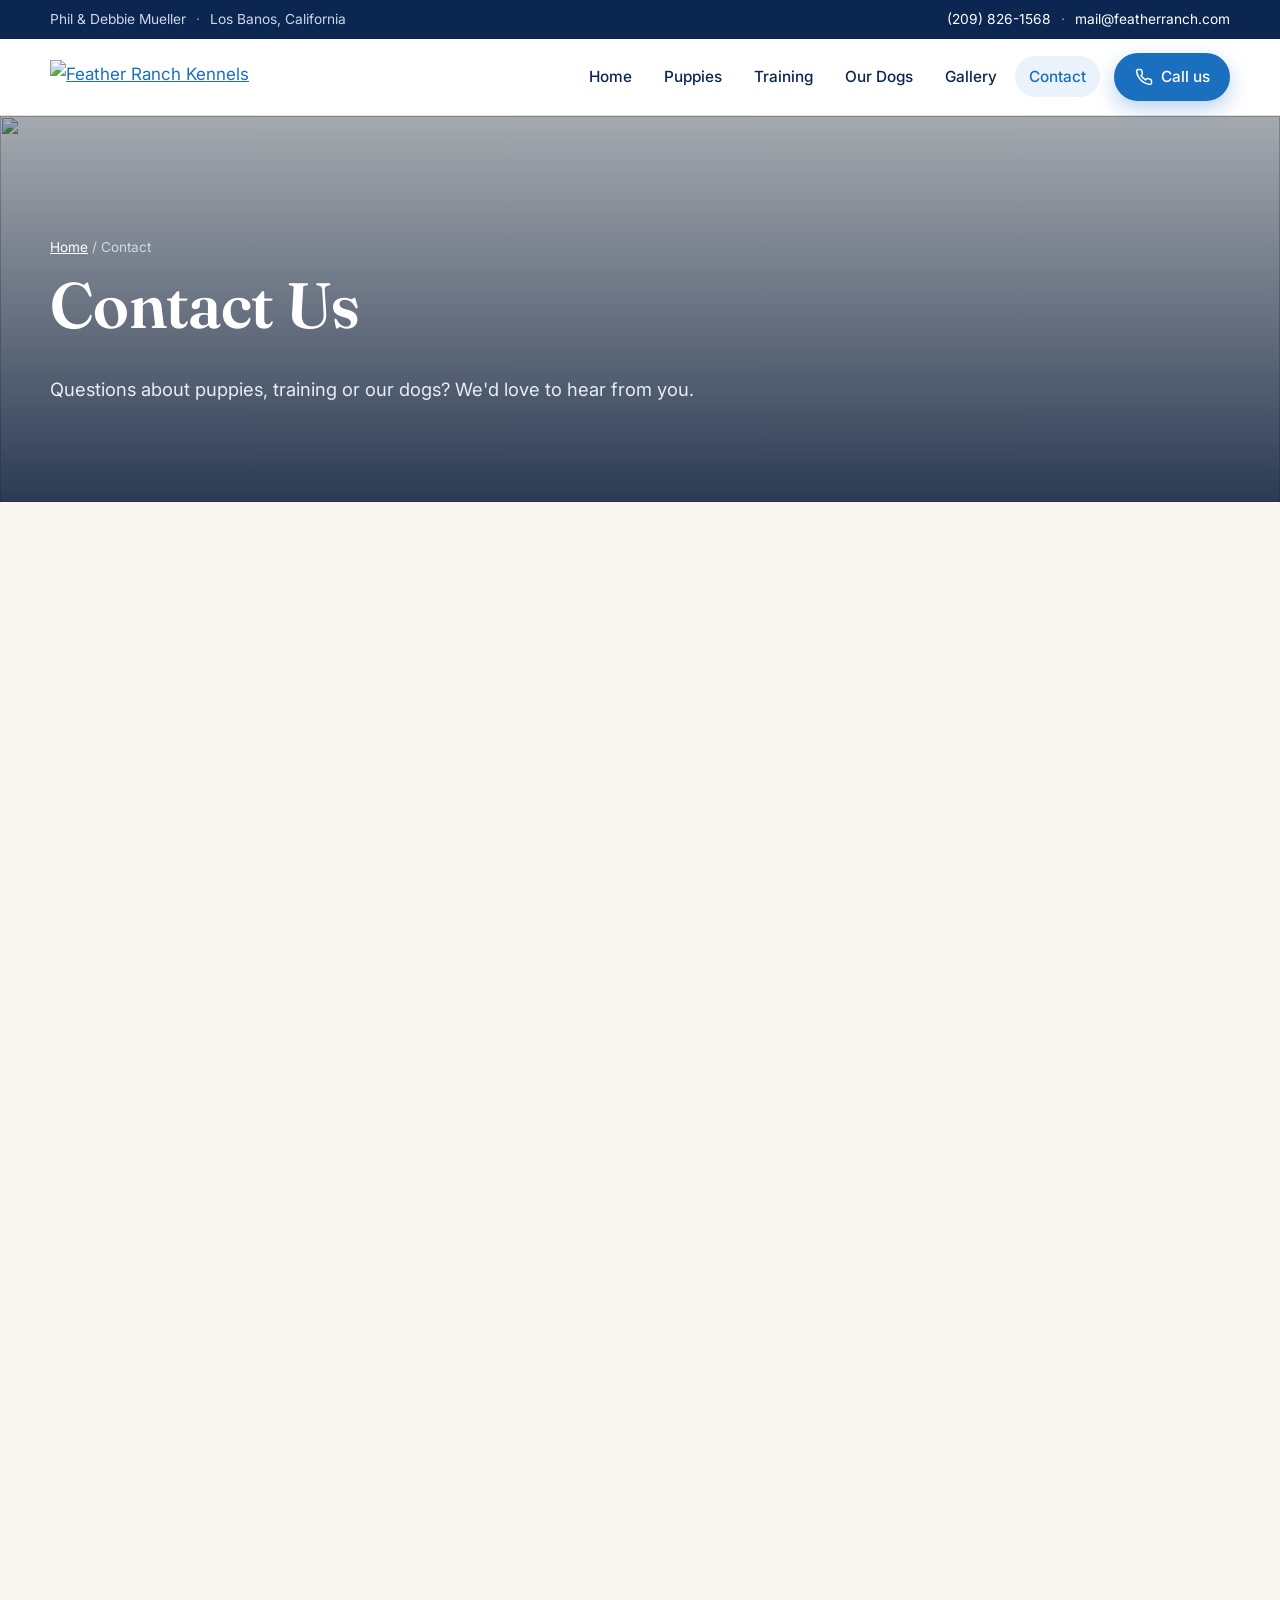
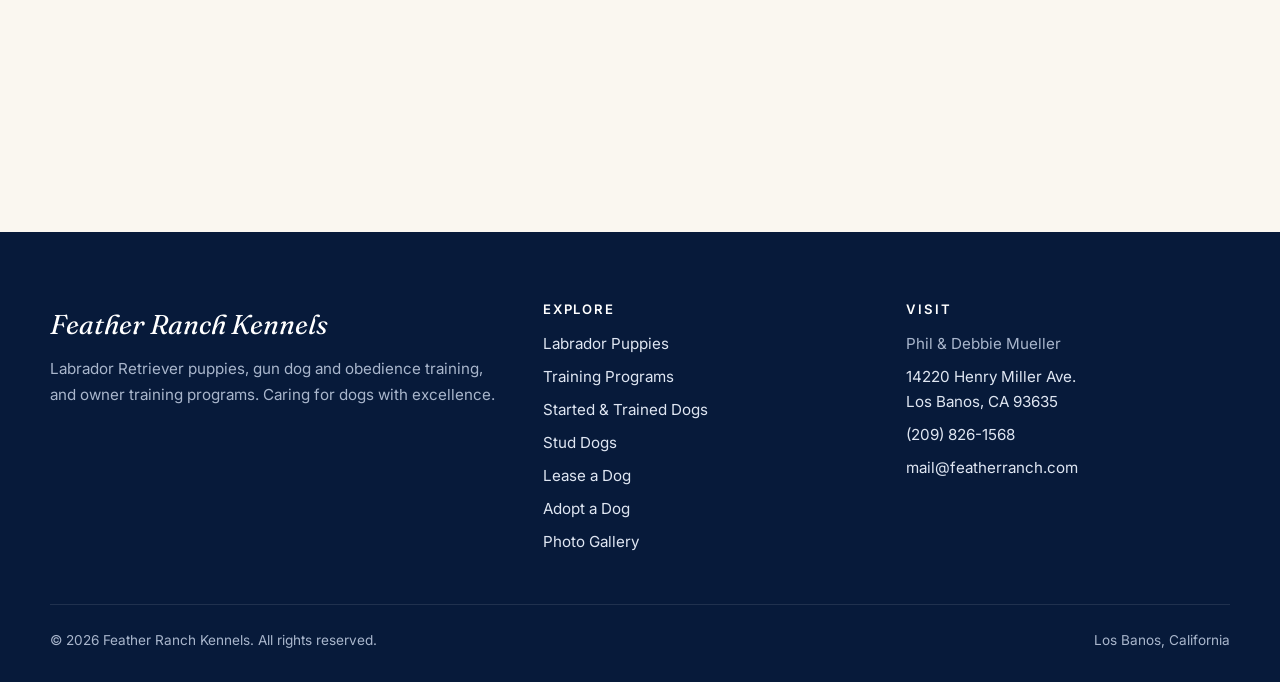
==== contact.html @ 1d2acc70 "Update contact.html" ====
<!doctype html>
<html lang="en">
<head>
<meta charset="utf-8">
<meta name="viewport" content="width=device-width, initial-scale=1">
<title>Contact & Directions | Feather Ranch Kennels, Los Banos CA</title>
<meta name="description" content="Call (209) 826-1568 or send a message to Feather Ranch Kennels, 14220 Henry Miller Ave., Los Banos, CA 93635.">
<meta property="og:title" content="Contact & Directions | Feather Ranch Kennels, Los Banos CA">
<meta property="og:description" content="Call (209) 826-1568 or send a message to Feather Ranch Kennels, 14220 Henry Miller Ave., Los Banos, CA 93635.">
<meta property="og:image" content="images/wagon-pups.jpg">
<meta name="theme-color" content="#0a2651">
<link rel="icon" href="data:image/svg+xml,%3Csvg xmlns='http://www.w3.org/2000/svg' viewBox='0 0 64 64'%3E%3Crect width='64' height='64' rx='14' fill='%230a2651'/%3E%3Ctext x='32' y='45' font-family='Georgia' font-style='italic' font-size='38' fill='%23c9a15b' text-anchor='middle'%3EF%3C/text%3E%3C/svg%3E">
<link rel="preconnect" href="https://fonts.googleapis.com">
<link rel="preconnect" href="https://fonts.gstatic.com" crossorigin>
<link href="https://fonts.googleapis.com/css2?family=Fraunces:ital,opsz,wght@0,9..144,500;0,9..144,600;1,9..144,500&family=Inter:wght@400;500;600;700&display=swap" rel="stylesheet">
<link rel="stylesheet" href="styles.css">

</head>
<body>
<a class="skip" href="#main">Skip to content</a>
<div class="announce" id="announce" hidden></div>
<div class="topbar"><div class="wrap"><div><span class="hide-sm">Phil &amp; Debbie Mueller</span><span>Los Banos, California</span></div><div><span><a href="tel:2098261568">(209) 826-1568</a></span><span class="hide-sm"><a href="mailto:mail@featherranch.com">mail@featherranch.com</a></span></div></div></div>
<header class="site-header"><div class="wrap">
<a class="brand" href="index.html" aria-label="Feather Ranch Kennels home"><img src="images/logo.png" alt="Feather Ranch Kennels" width="642" height="76"></a>
<button class="menu-btn" aria-label="Menu" aria-expanded="false" aria-controls="nav"><svg viewBox="0 0 24 24" fill="none" stroke="currentColor" stroke-width="2" stroke-linecap="round" aria-hidden="true"><path d="M4 7h16M4 12h16M4 17h16"/></svg></button>
<nav class="nav" id="nav" aria-label="Main"><a href="index.html">Home</a><a href="puppies.html">Puppies</a><a href="training.html">Training</a><a href="dogs.html">Our Dogs</a><a href="gallery.html">Gallery</a><a href="contact.html" aria-current="page">Contact</a><a class="btn btn-primary" href="tel:2098261568"><svg viewBox="0 0 24 24" fill="none" stroke="currentColor" stroke-width="2" stroke-linecap="round" stroke-linejoin="round" aria-hidden="true"><path d="M22 16.9v3a2 2 0 0 1-2.2 2 19.8 19.8 0 0 1-8.6-3.1 19.5 19.5 0 0 1-6-6A19.8 19.8 0 0 1 2.1 4.2 2 2 0 0 1 4.1 2h3a2 2 0 0 1 2 1.7c.1 1 .4 1.9.7 2.8a2 2 0 0 1-.5 2.1L8 9.9a16 16 0 0 0 6 6l1.3-1.3a2 2 0 0 1 2.1-.4c.9.3 1.8.6 2.8.7a2 2 0 0 1 1.7 2z"/></svg> Call us</a></nav>
</div></header>
<main id="main">

<section class="page-hero"><img src="images/obedience2.jpg" alt="" style="object-position:center 40%"><div class="wrap">
  <div class="crumbs"><a href="index.html">Home</a> / Contact</div>
  <h1>Contact Us</h1>
  <p>Questions about puppies, training or our dogs? We'd love to hear from you.</p>
</div></section>
<section><div class="wrap contact-grid">
  <div class="info-card reveal">
    <h3>Feather Ranch Kennels</h3>
    <p>Phil &amp; Debbie Mueller</p>
    <div class="info-row"><svg viewBox="0 0 24 24" fill="none" stroke="currentColor" stroke-width="2" stroke-linecap="round" stroke-linejoin="round" aria-hidden="true"><path d="M22 16.9v3a2 2 0 0 1-2.2 2 19.8 19.8 0 0 1-8.6-3.1 19.5 19.5 0 0 1-6-6A19.8 19.8 0 0 1 2.1 4.2 2 2 0 0 1 4.1 2h3a2 2 0 0 1 2 1.7c.1 1 .4 1.9.7 2.8a2 2 0 0 1-.5 2.1L8 9.9a16 16 0 0 0 6 6l1.3-1.3a2 2 0 0 1 2.1-.4c.9.3 1.8.6 2.8.7a2 2 0 0 1 1.7 2z"/></svg><div><a href="tel:2098261568">(209) 826-1568</a><small>The fastest way to reach us</small></div></div>
    <div class="info-row"><svg viewBox="0 0 24 24" fill="none" stroke="currentColor" stroke-width="2" stroke-linecap="round" stroke-linejoin="round" aria-hidden="true"><path d="M21 15a2 2 0 0 1-2 2H7l-4 4V5a2 2 0 0 1 2-2h14a2 2 0 0 1 2 2z"/></svg><div><a href="sms:2098261568">Send a text</a><small>Same number, from your phone</small></div></div>
    <div class="info-row"><svg viewBox="0 0 24 24" fill="none" stroke="currentColor" stroke-width="2" stroke-linecap="round" stroke-linejoin="round" aria-hidden="true"><rect x="2" y="4" width="20" height="16" rx="2"/><path d="m22 7-10 6L2 7"/></svg><div><a href="mailto:mail@featherranch.com">mail@featherranch.com</a></div></div>
    <div class="info-row"><svg viewBox="0 0 24 24" fill="none" stroke="currentColor" stroke-width="2" stroke-linecap="round" stroke-linejoin="round" aria-hidden="true"><path d="M20 10c0 6-8 12-8 12s-8-6-8-12a8 8 0 0 1 16 0z"/><circle cx="12" cy="10" r="3"/></svg><div><a href="https://www.google.com/maps/dir/?api=1&destination=14220+Henry+Miller+Ave,+Los+Banos,+CA+93635" target="_blank" rel="noopener">14220 Henry Miller Ave.<br>Los Banos, CA 93635</a><small>Tap for directions. Please call ahead to arrange a visit.</small></div></div>
  </div>
  <form class="form reveal" id="contact-form">
    <h3>Send us a message</h3>
    <div class="form-row"><div class="field"><label for="f-name">Your name</label><input id="f-name" name="name" required autocomplete="name"></div><div class="field"><label for="f-phone">Phone</label><input id="f-phone" name="phone" type="tel" autocomplete="tel"></div></div>
    <div class="field"><label for="f-email">Email</label><input id="f-email" name="email" type="email" required autocomplete="email"></div>
    <div class="form-row"><div class="field"><label for="f-interest">I'm interested in</label><select id="f-interest" name="interest"><option>Puppies</option><option>Gundog Training</option><option>Obedience Training</option><option>Owner Training</option><option>Started and Trained Dogs</option><option>Stud Dogs</option><option>Lease a Dog</option><option>Adopt a Dog</option><option>Something else</option></select></div>
    <div class="field"><label for="f-color">Color preference</label><select id="f-color" name="color"><option value="">No preference</option><option>Black</option><option>Yellow</option><option>Chocolate</option><option>Fox Red</option></select></div></div>
    <div class="field"><label for="f-msg">Message</label><textarea id="f-msg" name="message" required placeholder="Tell us a little about what you're looking for"></textarea></div>
    <button class="btn btn-primary" type="submit">Send message</button>
    <p class="form-done" role="status">Thanks! Your email app should open with your message ready to send. If it doesn't, call us at (209) 826-1568.</p>
  </form>
</div></section>
<section style="padding-top:0" id="map"><div class="wrap reveal"><iframe class="map" title="Map to Feather Ranch Kennels" loading="lazy" referrerpolicy="no-referrer-when-downgrade" src="https://www.google.com/maps?q=14220+Henry+Miller+Ave,+Los+Banos,+CA+93635&output=embed"></iframe></div></section>
</main>
<footer class="site-footer"><div class="wrap">
<div class="footer-grid">
<div><p class="footer-brand">Feather Ranch Kennels</p><p>Labrador Retriever puppies, gun dog and obedience training, and owner training programs. Caring for dogs with excellence.</p></div>
<div><h4>Explore</h4><ul><li><a href="puppies.html">Labrador Puppies</a></li><li><a href="training.html">Training Programs</a></li><li><a href="dogs.html#started">Started &amp; Trained Dogs</a></li><li><a href="dogs.html#stud">Stud Dogs</a></li><li><a href="dogs.html#lease">Lease a Dog</a></li><li><a href="dogs.html#adopt">Adopt a Dog</a></li><li><a href="gallery.html">Photo Gallery</a></li></ul></div>
<div><h4>Visit</h4><ul><li>Phil &amp; Debbie Mueller</li><li><a href="https://www.google.com/maps/dir/?api=1&destination=14220+Henry+Miller+Ave,+Los+Banos,+CA+93635" target="_blank" rel="noopener">14220 Henry Miller Ave.<br>Los Banos, CA 93635</a></li><li><a href="tel:2098261568">(209) 826-1568</a></li><li><a href="mailto:mail@featherranch.com">mail@featherranch.com</a></li></ul></div>
</div>
<div class="footer-bottom"><span>© <span id="year">2026</span> Feather Ranch Kennels. All rights reserved.</span><span>Los Banos, California</span></div>
</div></footer>
<div class="callbar"><a class="btn btn-primary" href="tel:2098261568"><svg viewBox="0 0 24 24" fill="none" stroke="currentColor" stroke-width="2" stroke-linecap="round" stroke-linejoin="round" aria-hidden="true"><path d="M22 16.9v3a2 2 0 0 1-2.2 2 19.8 19.8 0 0 1-8.6-3.1 19.5 19.5 0 0 1-6-6A19.8 19.8 0 0 1 2.1 4.2 2 2 0 0 1 4.1 2h3a2 2 0 0 1 2 1.7c.1 1 .4 1.9.7 2.8a2 2 0 0 1-.5 2.1L8 9.9a16 16 0 0 0 6 6l1.3-1.3a2 2 0 0 1 2.1-.4c.9.3 1.8.6 2.8.7a2 2 0 0 1 1.7 2z"/></svg> Call</a><a class="btn btn-gold" href="sms:2098261568"><svg viewBox="0 0 24 24" fill="none" stroke="currentColor" stroke-width="2" stroke-linecap="round" stroke-linejoin="round" aria-hidden="true"><path d="M21 15a2 2 0 0 1-2 2H7l-4 4V5a2 2 0 0 1 2-2h14a2 2 0 0 1 2 2z"/></svg> Text</a></div>
<script src="content.js"></script>
<script src="site.js"></script>

</body>
</html>
---- styles.css ----
:root {
  --blue: #1a6fbf;
  --blue-dark: #12559a;
  --navy: #0a2651;
  --navy-2: #0f3268;
  --gold: #c9a15b;
  --gold-soft: #f3e7cf;
  --cream: #faf7f0;
  --paper: #ffffff;
  --ink: #1c2333;
  --muted: #5b6475;
  --line: #e6e1d6;
  --radius: 18px;
  --shadow: 0 10px 30px rgba(10, 38, 81, 0.10);
  --shadow-lg: 0 24px 60px rgba(10, 38, 81, 0.18);
  --serif: "Fraunces", Georgia, "Times New Roman", serif;
  --sans: "Inter", system-ui, -apple-system, "Segoe UI", sans-serif;
  --wrap: 1180px;
}

* { box-sizing: border-box; }
html { scroll-behavior: smooth; }
body {
  margin: 0;
  background: var(--cream);
  color: var(--ink);
  font-family: var(--sans);
  font-size: 17px;
  line-height: 1.65;
  -webkit-font-smoothing: antialiased;
}
img { max-width: 100%; display: block; }
a { color: var(--blue); }
h1, h2, h3, h4 { font-family: var(--serif); color: var(--navy); line-height: 1.15; margin: 0 0 .5em; font-weight: 600; letter-spacing: -0.01em; }
h1 { font-size: clamp(2.3rem, 5.4vw, 4rem); }
h2 { font-size: clamp(1.8rem, 3.6vw, 2.7rem); }
h3 { font-size: 1.35rem; }
p { margin: 0 0 1em; }
.wrap { width: min(var(--wrap), 100% - 32px); margin-inline: auto; }
.eyebrow { font-family: var(--sans); font-size: .78rem; letter-spacing: .16em; text-transform: uppercase; color: var(--gold); font-weight: 700; margin-bottom: .7em; display: inline-block; }
.lead { font-size: 1.15rem; color: var(--muted); max-width: 62ch; }
.center { text-align: center; }
.center .lead { margin-inline: auto; }
.skip { position: absolute; left: -999px; top: 0; background: var(--navy); color: #fff; padding: 10px 16px; z-index: 100; }
.skip:focus { left: 8px; top: 8px; }
:focus-visible { outline: 3px solid var(--gold); outline-offset: 3px; }

/* Buttons */
.btn { display: inline-flex; align-items: center; gap: .5em; padding: .85em 1.5em; border-radius: 999px; font-weight: 600; font-size: .98rem; text-decoration: none; border: 2px solid transparent; cursor: pointer; transition: transform .15s ease, background .15s ease, box-shadow .15s ease; font-family: var(--sans); }
.btn:hover { transform: translateY(-1px); }
.btn-primary { background: var(--blue); color: #fff; box-shadow: 0 8px 20px rgba(26, 111, 191, .3); }
.btn-primary:hover { background: var(--blue-dark); }
.btn-gold { background: var(--gold); color: var(--navy); }
.btn-gold:hover { background: #d8b16b; }
.btn-ghost { border-color: rgba(255,255,255,.7); color: #fff; }
.btn-ghost:hover { background: rgba(255,255,255,.12); }
.btn-outline { border-color: var(--blue); color: var(--blue); background: transparent; }
.btn-outline:hover { background: var(--blue); color: #fff; }
.btn svg { width: 18px; height: 18px; }

/* Top bar + header */
.topbar { background: var(--navy); color: #cfd8ea; font-size: .86rem; }
.topbar .wrap { display: flex; justify-content: space-between; gap: 16px; padding: 8px 0; flex-wrap: wrap; }
.topbar a { color: #fff; text-decoration: none; }
.topbar span + span::before { content: "·"; margin: 0 10px; color: var(--gold); }
.site-header { position: sticky; top: 0; z-index: 50; background: rgba(255,255,255,.96); backdrop-filter: blur(10px); border-bottom: 1px solid var(--line); }
.site-header .wrap { display: flex; align-items: center; justify-content: space-between; gap: 20px; height: 76px; }
.brand img { height: 34px; width: auto; }
.nav { display: flex; align-items: center; gap: 4px; }
.nav a { color: var(--navy); text-decoration: none; font-weight: 500; padding: 8px 14px; border-radius: 999px; font-size: .96rem; }
.nav a:hover { background: var(--cream); }
.nav a[aria-current="page"] { color: var(--blue); background: #eaf2fb; }
.nav .btn { margin-left: 10px; padding: .6em 1.2em; color: #fff; }
.nav .btn:hover { background: var(--blue-dark); }
.menu-btn { display: none; background: none; border: 0; padding: 10px; cursor: pointer; color: var(--navy); }
.menu-btn svg { width: 28px; height: 28px; }

@media (max-width: 960px) {
  .topbar .hide-sm { display: none; }
  .menu-btn { display: block; }
  .nav { position: absolute; top: 76px; left: 0; right: 0; background: #fff; flex-direction: column; align-items: stretch; padding: 12px 16px 20px; border-bottom: 1px solid var(--line); box-shadow: var(--shadow); display: none; }
  .nav.open { display: flex; }
  .nav a { padding: 14px 12px; font-size: 1.05rem; }
  .nav .btn { margin: 10px 0 0; justify-content: center; }
  .brand img { height: 26px; }
}

/* Hero */
.hero { position: relative; min-height: min(88vh, 760px); display: grid; align-items: center; color: #fff; overflow: hidden; }
.hero-bg { position: absolute; inset: 0; }
.hero-bg img { width: 100%; height: 100%; object-fit: cover; object-position: center 40%; }
.hero::after { content: ""; position: absolute; inset: 0; background: linear-gradient(90deg, rgba(8, 26, 56, .86) 0%, rgba(8, 26, 56, .55) 45%, rgba(8, 26, 56, .1) 100%); }
.hero .wrap { position: relative; z-index: 1; padding: 90px 0; }
.hero h1 { color: #fff; max-width: 15ch; }
.hero p { font-size: 1.2rem; max-width: 46ch; color: #e7ecf5; }
.hero .tagline { font-family: var(--serif); font-style: italic; color: var(--gold); font-size: 1.3rem; margin-bottom: .6em; }
.hero-actions { display: flex; gap: 12px; flex-wrap: wrap; margin-top: 1.6em; }
.page-hero { position: relative; color: #fff; padding: 120px 0 80px; overflow: hidden; }
.page-hero img { position: absolute; inset: 0; width: 100%; height: 100%; object-fit: cover; }
.page-hero::after { content: ""; position: absolute; inset: 0; background: linear-gradient(180deg, rgba(8,26,56,.35), rgba(8,26,56,.85)); }
.page-hero .wrap { position: relative; z-index: 1; }
.page-hero h1 { color: #fff; }
.page-hero p { color: #e7ecf5; font-size: 1.15rem; max-width: 56ch; }
.crumbs { font-size: .85rem; color: #cfd8ea; margin-bottom: 10px; }
.crumbs a { color: #fff; }

/* Trust strip */
.trust { background: #fff; border-bottom: 1px solid var(--line); }
.trust .wrap { display: grid; grid-template-columns: repeat(4, 1fr); gap: 0; }
.trust-item { display: flex; gap: 14px; align-items: center; padding: 26px 18px; }
.trust-item + .trust-item { border-left: 1px solid var(--line); }
.trust-item svg { flex: none; width: 40px; height: 40px; color: var(--blue); background: #eaf2fb; border-radius: 12px; padding: 9px; }
.trust-item strong { display: block; color: var(--navy); font-size: .98rem; line-height: 1.3; }
.trust-item span { font-size: .85rem; color: var(--muted); line-height: 1.35; display: block; }
@media (max-width: 900px) { .trust .wrap { grid-template-columns: 1fr 1fr; } .trust-item:nth-child(3) { border-left: 0; } .trust-item:nth-child(n+3) { border-top: 1px solid var(--line); } }
@media (max-width: 520px) { .trust .wrap { grid-template-columns: 1fr; } .trust-item + .trust-item { border-left: 0; border-top: 1px solid var(--line); } .trust-item { padding: 18px 4px; } }

/* Sections */
section { padding: 96px 0; }
.section-white { background: #fff; }
.section-navy { background: var(--navy); color: #dfe6f2; }
.section-navy h2, .section-navy h3 { color: #fff; }
.section-head { margin-bottom: 48px; }
.split { display: grid; grid-template-columns: 1.05fr 1fr; gap: 64px; align-items: center; }
.split.reverse > :first-child { order: 2; }
@media (max-width: 900px) { section { padding: 68px 0; } .split { grid-template-columns: 1fr; gap: 36px; } .split.reverse > :first-child { order: 0; } }

/* Photo stacks */
.photo-stack { position: relative; padding: 0 0 60px 40px; }
.photo-stack img { border-radius: var(--radius); box-shadow: var(--shadow-lg); width: 100%; aspect-ratio: 4/3; object-fit: cover; }
.photo-stack img + img { position: absolute; width: 48%; left: 0; bottom: 0; aspect-ratio: 1; border: 6px solid #fff; }
.badge-float { position: absolute; right: -10px; top: 24px; background: var(--gold); color: var(--navy); font-weight: 700; padding: 14px 18px; border-radius: 14px; box-shadow: var(--shadow); font-size: .9rem; line-height: 1.25; text-align: center; }
.badge-float b { display: block; font-family: var(--serif); font-size: 1.7rem; }
@media (max-width: 600px) { .photo-stack { padding: 0 0 40px 20px; } .badge-float { right: 0; } }

/* Cards */
.cards { display: grid; grid-template-columns: repeat(auto-fill, minmax(320px, 1fr)); gap: 24px; }
@media (max-width: 400px) { .cards { grid-template-columns: 1fr; } }
.card { background: #fff; border-radius: var(--radius); overflow: hidden; box-shadow: var(--shadow); display: flex; flex-direction: column; text-decoration: none; color: inherit; transition: transform .2s ease, box-shadow .2s ease; border: 1px solid var(--line); }
a.card:hover { transform: translateY(-4px); box-shadow: var(--shadow-lg); }
.card-img { aspect-ratio: 16/11; overflow: hidden; }
.card-img img { width: 100%; height: 100%; object-fit: cover; transition: transform .5s ease; }
a.card:hover .card-img img { transform: scale(1.05); }
.card-body { padding: 24px 24px 26px; display: flex; flex-direction: column; flex: 1; }
.card-body p { color: var(--muted); font-size: .96rem; flex: 1; }
.card-link { font-weight: 600; color: var(--blue); display: inline-flex; gap: 6px; align-items: center; }
.card-link::after { content: "→"; transition: transform .2s; }
a.card:hover .card-link::after { transform: translateX(4px); }

/* Panorama band */
.band { position: relative; min-height: 360px; display: grid; place-items: center; text-align: center; overflow: hidden; padding: 70px 0; }
.band > img { position: absolute; inset: 0; width: 100%; height: 100%; object-fit: cover; object-position: 12% 60%; }
.band::after { content: ""; position: absolute; inset: 0; background: linear-gradient(180deg, rgba(10,38,81,.2), rgba(10,38,81,.65)); }
.band .wrap { position: relative; z-index: 1; color: #fff; }
.band blockquote { margin: 0 auto; font-family: var(--serif); font-style: italic; font-size: clamp(1.8rem, 4vw, 3rem); max-width: 20ch; line-height: 1.2; text-shadow: 0 2px 20px rgba(0,0,0,.35); }
.band cite { display: block; margin-top: 14px; font-style: normal; font-size: .85rem; letter-spacing: .16em; text-transform: uppercase; color: var(--gold-soft); }

/* Litter */
.litter { background: #fff; border-radius: 24px; box-shadow: var(--shadow-lg); overflow: hidden; border: 1px solid var(--line); }
.litter-head { display: flex; justify-content: space-between; align-items: center; gap: 16px; flex-wrap: wrap; padding: 26px 32px; background: linear-gradient(90deg, var(--navy), var(--navy-2)); color: #fff; }
.litter-head h3 { color: #fff; margin: 0; font-size: 1.6rem; }
.litter-head p { margin: 0; color: #cfd8ea; font-size: .95rem; }
.pill { display: inline-flex; align-items: center; gap: 8px; padding: 6px 14px; border-radius: 999px; background: var(--gold); color: var(--navy); font-weight: 700; font-size: .85rem; white-space: nowrap; }
.pill::before { content: ""; width: 8px; height: 8px; border-radius: 50%; background: #1f8f4e; box-shadow: 0 0 0 3px rgba(31,143,78,.25); }
.pill.soldout { background: #e7e7e7; }
.pill.soldout::before { background: #999; box-shadow: none; }
.parents { display: grid; grid-template-columns: 1fr 1fr; }
.parent { display: grid; grid-template-columns: 160px 1fr; gap: 22px; padding: 30px 32px; }
.parent + .parent { border-left: 1px solid var(--line); }
.parent img { width: 160px; height: 220px; object-fit: cover; border-radius: 14px; cursor: zoom-in; }
.parent .role { font-size: .75rem; letter-spacing: .14em; text-transform: uppercase; font-weight: 700; color: var(--gold); }
.parent h4 { font-size: 1.3rem; margin: 2px 0 8px; }
.parent p { font-size: .94rem; color: var(--muted); margin-bottom: 12px; }
.chips { display: flex; flex-wrap: wrap; gap: 6px; }
.chip { font-size: .78rem; font-weight: 600; padding: 4px 10px; border-radius: 999px; background: #eaf2fb; color: var(--blue-dark); }
.chip.health { background: #e7f5ec; color: #1d6b3d; }
.chip.health::before { content: "✓ "; }
.litter-foot { display: flex; justify-content: space-between; align-items: center; gap: 16px; flex-wrap: wrap; padding: 22px 32px; background: var(--cream); border-top: 1px solid var(--line); }
.litter-foot p { margin: 0; font-style: italic; color: var(--navy); font-family: var(--serif); font-size: 1.1rem; }
.litter-foot .actions { display: flex; gap: 10px; flex-wrap: wrap; }
@media (max-width: 900px) { .parents { grid-template-columns: 1fr; } .parent + .parent { border-left: 0; border-top: 1px solid var(--line); } }
@media (max-width: 520px) { .parent { grid-template-columns: 1fr; padding: 24px 20px; } .parent img { width: 100%; height: 300px; } .litter-head, .litter-foot { padding: 20px; } }

/* Checklist + steps */
.checklist { list-style: none; padding: 0; margin: 0 0 1.5em; display: grid; gap: 12px; }
.checklist li { display: flex; gap: 12px; align-items: flex-start; }
.checklist li::before { content: ""; flex: none; width: 24px; height: 24px; margin-top: 2px; border-radius: 50%; background: var(--blue) url("data:image/svg+xml,%3Csvg xmlns='http://www.w3.org/2000/svg' viewBox='0 0 24 24' fill='none' stroke='white' stroke-width='3' stroke-linecap='round' stroke-linejoin='round'%3E%3Cpath d='M5 12l5 5L20 7'/%3E%3C/svg%3E") center/14px no-repeat; }
.steps { display: grid; grid-template-columns: repeat(4, 1fr); gap: 22px; counter-reset: step; }
.step { background: #fff; border-radius: var(--radius); padding: 28px 24px; border: 1px solid var(--line); position: relative; }
.step::before { counter-increment: step; content: counter(step); display: grid; place-items: center; width: 44px; height: 44px; border-radius: 50%; background: var(--navy); color: var(--gold); font-family: var(--serif); font-size: 1.3rem; font-weight: 700; margin-bottom: 16px; }
.step h3 { font-size: 1.15rem; }
.step p { font-size: .94rem; color: var(--muted); margin: 0; }
@media (max-width: 900px) { .steps { grid-template-columns: 1fr 1fr; } }
@media (max-width: 520px) { .steps { grid-template-columns: 1fr; } }

.colors { display: flex; gap: 14px; flex-wrap: wrap; margin: 18px 0 26px; }
.swatch { display: flex; align-items: center; gap: 10px; background: #fff; border: 1px solid var(--line); padding: 8px 16px 8px 8px; border-radius: 999px; font-weight: 600; color: var(--navy); font-size: .92rem; }
.swatch i { width: 26px; height: 26px; border-radius: 50%; border: 2px solid #fff; box-shadow: 0 0 0 1px var(--line); }

/* Programs */
.program { display: grid; grid-template-columns: 1fr 1.1fr; gap: 56px; align-items: center; padding: 56px 0; border-top: 1px solid var(--line); scroll-margin-top: 100px; }
.program:first-of-type { border-top: 0; padding-top: 0; }
.program.flip > :first-child { order: 2; }
.program-photos { display: grid; grid-template-columns: 1fr 1fr; gap: 12px; }
.program-photos img { border-radius: 16px; width: 100%; height: 100%; object-fit: cover; aspect-ratio: 4/5; box-shadow: var(--shadow); cursor: zoom-in; }
.program-photos img:only-child { grid-column: span 2; aspect-ratio: 4/3; }
.facts { display: grid; grid-template-columns: repeat(3, 1fr); gap: 12px; margin: 20px 0 24px; }
.fact { background: #fff; border: 1px solid var(--line); border-radius: 14px; padding: 14px; }
.fact b { display: block; font-family: var(--serif); color: var(--navy); font-size: 1.25rem; line-height: 1.2; }
.fact span { font-size: .8rem; color: var(--muted); line-height: 1.3; display: block; margin-top: 4px; }
.cues { display: flex; flex-wrap: wrap; gap: 8px; margin: 10px 0 22px; }
.cues span { background: var(--navy); color: #fff; font-size: .82rem; font-weight: 600; padding: 5px 12px; border-radius: 8px; }
@media (max-width: 900px) { .program { grid-template-columns: 1fr; gap: 28px; } .program.flip > :first-child { order: 0; } }
@media (max-width: 480px) { .facts { grid-template-columns: 1fr 1fr; } }

/* Compare table */
.compare { width: 100%; border-collapse: separate; border-spacing: 0; background: #fff; border-radius: var(--radius); overflow: hidden; box-shadow: var(--shadow); font-size: .95rem; }
.compare th, .compare td { padding: 16px 18px; text-align: left; border-bottom: 1px solid var(--line); vertical-align: top; }
.compare thead th { background: var(--navy); color: #fff; font-family: var(--serif); font-weight: 600; font-size: 1.05rem; }
.compare tbody th { color: var(--navy); font-weight: 600; width: 22%; background: var(--cream); }
.compare tr:last-child td, .compare tr:last-child th { border-bottom: 0; }
.table-scroll { overflow-x: auto; border-radius: var(--radius); }
.table-scroll .compare { min-width: 640px; }

/* Lease options */
.options { display: grid; grid-template-columns: repeat(3, 1fr); gap: 22px; }
.option { background: rgba(255,255,255,.06); border: 1px solid rgba(255,255,255,.14); border-radius: var(--radius); padding: 30px 26px; }
.option .tag { color: var(--gold); font-weight: 700; font-size: .78rem; letter-spacing: .14em; text-transform: uppercase; }
.option h3 { margin: 6px 0 10px; }
.option p { color: #c8d2e4; font-size: .96rem; }
@media (max-width: 900px) { .options { grid-template-columns: 1fr; } }

.avail { background: #fff; border: 1px dashed #c9cfdb; border-radius: var(--radius); padding: 30px; display: flex; gap: 20px; align-items: center; justify-content: space-between; flex-wrap: wrap; }
.avail p { margin: 0; color: var(--muted); max-width: 60ch; }
.avail strong { color: var(--navy); font-family: var(--serif); font-size: 1.25rem; display: block; margin-bottom: 4px; }

.subnav { position: sticky; top: 76px; z-index: 40; background: #fff; border-bottom: 1px solid var(--line); }
.subnav .wrap { display: flex; gap: 6px; overflow-x: auto; padding: 10px 0; scrollbar-width: none; }
.subnav a { white-space: nowrap; text-decoration: none; color: var(--navy); font-weight: 600; font-size: .9rem; padding: 8px 16px; border-radius: 999px; background: var(--cream); }
.subnav a:hover { background: #eaf2fb; color: var(--blue); }

/* Gallery */
.filters { display: flex; gap: 8px; justify-content: center; flex-wrap: wrap; margin-bottom: 34px; }
.filters button { font: inherit; font-weight: 600; font-size: .92rem; border: 1px solid var(--line); background: #fff; color: var(--navy); padding: 9px 18px; border-radius: 999px; cursor: pointer; }
.filters button[aria-pressed="true"] { background: var(--navy); color: #fff; border-color: var(--navy); }
.masonry { columns: 3 300px; column-gap: 16px; }
.masonry figure { margin: 0 0 16px; break-inside: avoid; position: relative; border-radius: 16px; overflow: hidden; cursor: zoom-in; box-shadow: var(--shadow); background: #ddd; }
.masonry figure img { width: 100%; height: auto; transition: transform .5s ease; }
.masonry figure:hover img { transform: scale(1.04); }
.masonry figcaption { position: absolute; inset: auto 0 0 0; padding: 30px 16px 12px; color: #fff; font-size: .9rem; font-weight: 500; background: linear-gradient(transparent, rgba(0,0,0,.65)); opacity: 0; transition: opacity .25s; }
.masonry figure:hover figcaption, .masonry figure:focus-within figcaption { opacity: 1; }
.masonry figure.hidden { display: none; }
.mosaic { display: grid; grid-template-columns: repeat(4, 1fr); grid-auto-rows: 200px; gap: 14px; }
.mosaic img { width: 100%; height: 100%; object-fit: cover; border-radius: 14px; cursor: zoom-in; transition: filter .2s; }
.mosaic img:hover { filter: brightness(1.08); }
.mosaic .tall { grid-row: span 2; }
.mosaic .wide { grid-column: span 2; }
@media (max-width: 800px) { .mosaic { grid-template-columns: 1fr 1fr; grid-auto-rows: 160px; } }

/* Lightbox */
.lightbox { position: fixed; inset: 0; background: rgba(6, 14, 30, .94); z-index: 200; display: none; align-items: center; justify-content: center; padding: 60px 70px; }
.lightbox.open { display: flex; }
.lightbox img { max-height: 82vh; max-width: 100%; border-radius: 10px; box-shadow: 0 30px 80px rgba(0,0,0,.5); }
.lightbox figure { margin: 0; display: flex; flex-direction: column; align-items: center; gap: 14px; }
.lightbox figcaption { color: #dfe6f2; font-size: .95rem; text-align: center; }
.lb-btn { position: absolute; background: rgba(255,255,255,.12); border: 0; color: #fff; width: 50px; height: 50px; border-radius: 50%; font-size: 1.6rem; cursor: pointer; display: grid; place-items: center; }
.lb-btn:hover { background: rgba(255,255,255,.24); }
.lb-close { top: 18px; right: 18px; }
.lb-prev { left: 14px; top: 50%; transform: translateY(-50%); }
.lb-next { right: 14px; top: 50%; transform: translateY(-50%); }
@media (max-width: 600px) { .lightbox { padding: 70px 12px; } .lb-prev, .lb-next { top: auto; bottom: 16px; transform: none; } }

/* FAQ */
.faq { max-width: 820px; margin: 0 auto; }
.faq details { background: #fff; border: 1px solid var(--line); border-radius: 14px; margin-bottom: 12px; }
.faq summary { cursor: pointer; padding: 20px 24px; font-weight: 600; color: var(--navy); list-style: none; display: flex; justify-content: space-between; gap: 16px; font-size: 1.02rem; }
.faq summary::-webkit-details-marker { display: none; }
.faq summary::after { content: "+"; font-size: 1.5rem; line-height: 1; color: var(--blue); transition: transform .2s; }
.faq details[open] summary::after { transform: rotate(45deg); }
.faq details p { padding: 0 24px 20px; margin: 0; color: var(--muted); }

/* Contact */
.contact-grid { display: grid; grid-template-columns: 1fr 1.25fr; gap: 40px; align-items: start; }
.info-card { background: var(--navy); color: #dfe6f2; border-radius: var(--radius); padding: 34px; }
.info-card h3 { color: #fff; }
.info-row { display: flex; gap: 14px; padding: 16px 0; border-top: 1px solid rgba(255,255,255,.12); }
.info-row:first-of-type { border-top: 0; }
.info-row svg { flex: none; width: 22px; height: 22px; color: var(--gold); margin-top: 3px; }
.info-row a { color: #fff; font-weight: 600; text-decoration: none; }
.info-row small { display: block; color: #a9b6cc; font-size: .85rem; }
.form { background: #fff; border-radius: var(--radius); padding: 34px; box-shadow: var(--shadow); border: 1px solid var(--line); }
.form-row { display: grid; grid-template-columns: 1fr 1fr; gap: 16px; }
.field { display: flex; flex-direction: column; gap: 6px; margin-bottom: 16px; }
.field label { font-weight: 600; font-size: .9rem; color: var(--navy); }
.field input, .field select, .field textarea { font: inherit; font-size: 1rem; padding: 12px 14px; border: 1px solid #cfd5df; border-radius: 10px; background: #fff; color: var(--ink); width: 100%; }
.field input:focus, .field select:focus, .field textarea:focus { border-color: var(--blue); outline: 3px solid rgba(26,111,191,.18); }
.field textarea { min-height: 130px; resize: vertical; }
.form-note { font-size: .85rem; color: var(--muted); margin: 12px 0 0; }
.form-done { display: none; background: #e7f5ec; color: #1d6b3d; border-radius: 10px; padding: 14px 16px; margin-top: 14px; font-weight: 500; }
.map { border: 0; width: 100%; height: 420px; border-radius: var(--radius); box-shadow: var(--shadow); display: block; }
@media (max-width: 900px) { .contact-grid { grid-template-columns: 1fr; } }
@media (max-width: 520px) { .form-row { grid-template-columns: 1fr; } .form, .info-card { padding: 24px 20px; } }

/* CTA */
.cta { background: linear-gradient(120deg, var(--blue), var(--navy)); color: #fff; border-radius: 28px; padding: 56px; display: grid; grid-template-columns: 1.4fr auto; gap: 30px; align-items: center; position: relative; overflow: hidden; }
.cta h2 { color: #fff; margin-bottom: .3em; }
.cta p { color: #dbe6f6; margin: 0; }
.cta .actions { display: flex; gap: 12px; flex-wrap: wrap; }
@media (max-width: 800px) { .cta { grid-template-columns: 1fr; padding: 36px 24px; } }

/* Footer */
.site-footer { background: #071a3a; color: #a9b6cc; padding: 70px 0 30px; font-size: .95rem; }
.footer-grid { display: grid; grid-template-columns: 1.4fr 1fr 1fr; gap: 40px; }
.site-footer img { height: 30px; width: auto; filter: brightness(0) invert(1); margin-bottom: 16px; }
.site-footer h4 { color: #fff; font-family: var(--sans); font-size: .82rem; letter-spacing: .14em; text-transform: uppercase; margin-bottom: 14px; }
.site-footer a { color: #dfe6f2; text-decoration: none; }
.site-footer a:hover { color: var(--gold); }
.site-footer ul { list-style: none; padding: 0; margin: 0; display: grid; gap: 8px; }
.footer-bottom { border-top: 1px solid rgba(255,255,255,.1); margin-top: 50px; padding-top: 24px; display: flex; justify-content: space-between; gap: 16px; flex-wrap: wrap; font-size: .85rem; }
@media (max-width: 800px) { .footer-grid { grid-template-columns: 1fr; gap: 30px; } }

/* Mobile call bar */
.callbar { display: none; }
@media (max-width: 700px) {
  .callbar { display: grid; grid-template-columns: 1fr 1fr; position: fixed; left: 0; right: 0; bottom: 0; z-index: 60; background: #fff; border-top: 1px solid var(--line); box-shadow: 0 -6px 20px rgba(10,38,81,.12); padding: 10px 12px calc(10px + env(safe-area-inset-bottom)); gap: 10px; }
  .callbar a { justify-content: center; padding: .75em 1em; }
  body { padding-bottom: 76px; }
}

/* Reveal */
.reveal { opacity: 0; transform: translateY(18px); transition: opacity .7s ease, transform .7s ease; }
.reveal.in { opacity: 1; transform: none; }
@media (prefers-reduced-motion: reduce) { .reveal { opacity: 1; transform: none; transition: none; } html { scroll-behavior: auto; } }

/* ===== Signature moments ===== */

/* Announcement */
.announce { background: var(--gold); color: var(--navy); text-align: center; font-weight: 600; font-size: .92rem; padding: 9px 16px; }
.announce a { color: var(--navy); margin-left: 8px; }

/* Hero slideshow with slow zoom */
.slideshow img { position: absolute; inset: 0; width: 100%; height: 100%; object-fit: cover; opacity: 0; transition: opacity 1.6s ease; transform: scale(1.04); }
.slideshow img.on { opacity: 1; animation: kenburns 9s ease-out forwards; }
@keyframes kenburns { from { transform: scale(1.04); } to { transform: scale(1.14); } }
.slide-dots { position: absolute; z-index: 2; left: 50%; bottom: 26px; transform: translateX(-50%); display: flex; gap: 10px; }
.slide-dots button { width: 34px; height: 4px; border-radius: 4px; border: 0; padding: 0; background: rgba(255,255,255,.4); cursor: pointer; }
.slide-dots button[aria-current="true"] { background: var(--gold); }
@media (prefers-reduced-motion: reduce) { .slideshow img.on { animation: none; } }

/* Flying ducks over the panorama */
.flock { position: absolute; z-index: 1; top: 22%; left: 0; width: 160px; height: 120px; animation: fly 26s linear infinite; pointer-events: none; }
.duck { position: absolute; left: calc(var(--d) * 70px); top: calc(50% + var(--y)); width: calc(30px * var(--s)); opacity: .8; }
.duck .w { animation: flap .55s ease-in-out infinite alternate; animation-delay: calc(var(--d) * -1s); transform-origin: center; transform-box: fill-box; }
@keyframes flap { from { transform: scaleY(1); } to { transform: scaleY(-.5); } }
@keyframes fly { from { transform: translate(-200px, 30px); } to { transform: translate(calc(100vw + 100px), -60px); } }
@media (prefers-reduced-motion: reduce) { .flock { display: none; } }

/* Color picker */
.color-picker { display: flex; gap: 10px; flex-wrap: wrap; margin: 20px 0 16px; }
.color-picker button { font: inherit; font-weight: 600; display: flex; align-items: center; gap: 10px; padding: 8px 18px 8px 8px; border-radius: 999px; border: 2px solid var(--line); background: #fff; color: var(--navy); cursor: pointer; transition: border-color .2s, transform .2s; }
.color-picker button:hover { transform: translateY(-1px); }
.color-picker button[aria-checked="true"] { border-color: var(--blue); box-shadow: 0 6px 16px rgba(26,111,191,.18); }
.color-picker i { width: 30px; height: 30px; border-radius: 50%; box-shadow: inset 0 0 0 2px rgba(255,255,255,.6), 0 0 0 1px var(--line); }
.color-note { color: var(--muted); min-height: 3.3em; }
.color-stage { position: relative; aspect-ratio: 4/5; border-radius: 24px; overflow: hidden; box-shadow: var(--shadow-lg); background: #ddd; max-height: 620px; width: 100%; }
.color-photo { position: absolute; inset: 0; background-repeat: no-repeat; opacity: 0; transform: scale(1.06); transition: opacity .6s ease, transform 1.2s ease; }
.color-photo.on { opacity: 1; transform: scale(1); }
.color-label { position: absolute; left: 18px; bottom: 18px; background: rgba(10,38,81,.85); color: #fff; padding: 8px 16px; border-radius: 999px; font-weight: 600; font-size: .95rem; backdrop-filter: blur(6px); }

/* Program finder */
.finder { background: linear-gradient(135deg, #eef4fb, var(--gold-soft)); border-radius: 28px; padding: 48px; text-align: center; position: relative; overflow: hidden; }
.finder h2 { margin-bottom: 26px; }
.finder .q { font-family: var(--serif); font-size: 1.4rem; color: var(--navy); margin-bottom: 18px; }
.answers { display: flex; gap: 12px; justify-content: center; flex-wrap: wrap; }
.answers button { font: inherit; font-weight: 600; background: #fff; border: 2px solid transparent; color: var(--navy); padding: 16px 24px; border-radius: 16px; cursor: pointer; box-shadow: var(--shadow); transition: transform .15s, border-color .15s; min-width: 200px; }
.answers button:hover { transform: translateY(-3px); border-color: var(--blue); }
.finder-q { animation: fadeUp .45s ease; }
.finder-result { animation: fadeUp .5s ease; display: grid; grid-template-columns: 260px 1fr; gap: 30px; text-align: left; align-items: center; background: #fff; border-radius: 20px; padding: 22px; box-shadow: var(--shadow); max-width: 860px; margin: 0 auto; }
.finder-result[hidden] { display: none; }
.finder-result img { width: 100%; aspect-ratio: 1; object-fit: cover; border-radius: 14px; }
.finder-result h3 { font-size: 1.7rem; margin-bottom: 8px; }
.finder-result .why { color: var(--muted); }
.finder-result .actions { display: flex; gap: 10px; flex-wrap: wrap; }
.finder-result .again { background: none; border: 0; color: var(--blue); font: inherit; font-weight: 600; cursor: pointer; padding: 10px; }
.finder-progress { display: flex; gap: 6px; justify-content: center; margin-top: 26px; }
.finder-progress span { width: 40px; height: 5px; border-radius: 4px; background: rgba(10,38,81,.15); transition: background .3s; }
.finder-progress span.done { background: var(--blue); }
@keyframes fadeUp { from { opacity: 0; transform: translateY(12px); } to { opacity: 1; transform: none; } }
@media (max-width: 700px) { .finder { padding: 32px 18px; } .finder-result { grid-template-columns: 1fr; } .answers button { min-width: 0; width: 100%; } }
.footer-brand { font-family: var(--serif); font-style: italic; font-size: 1.7rem; color: #fff; margin-bottom: 10px; }
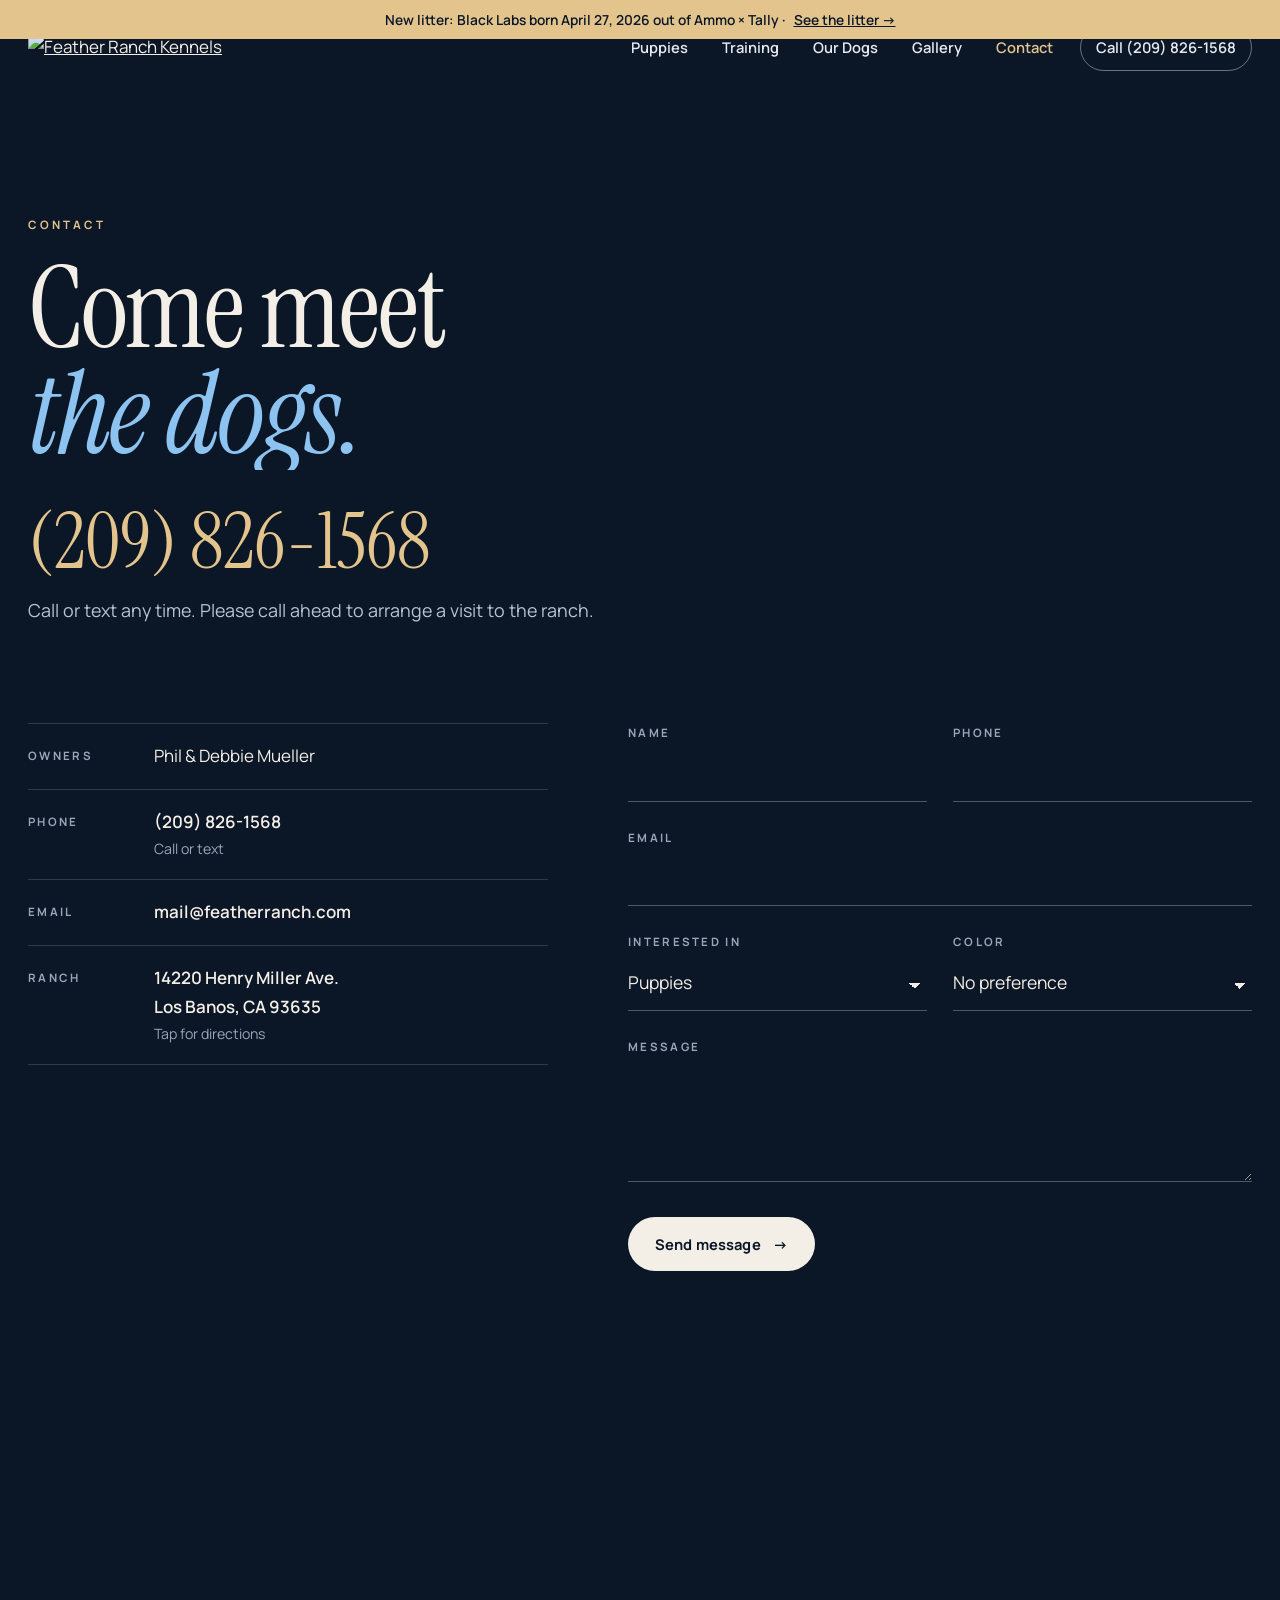
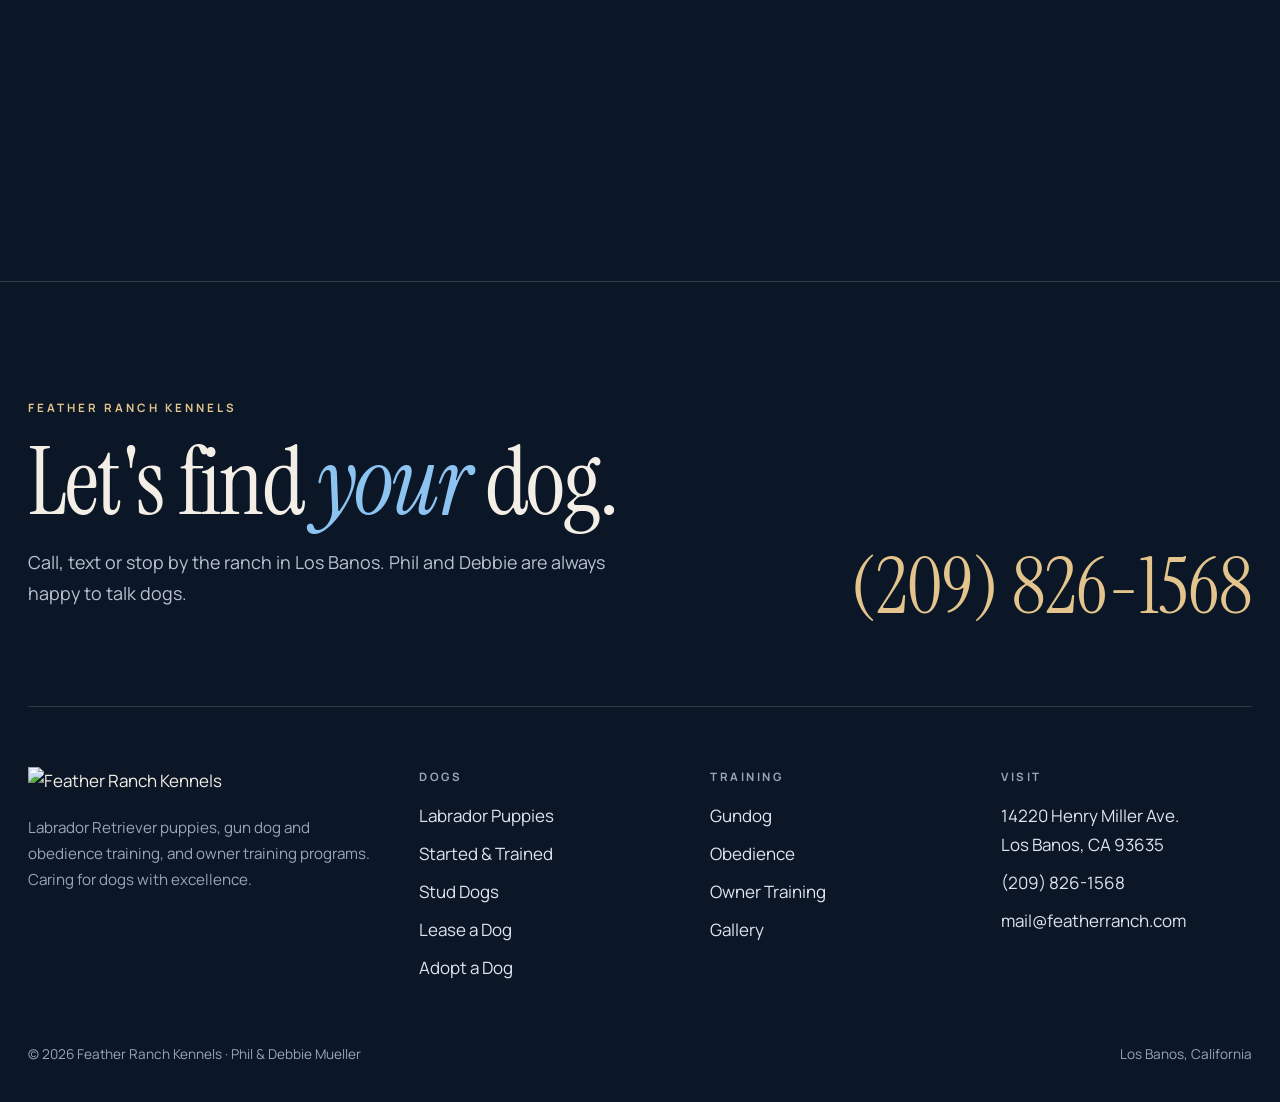
==== commit 47bfa402: "Update contact.html" ====
--- a/contact.html
+++ b/contact.html
@@ -2,69 +2,67 @@
 <html lang="en">
 <head>
 <meta charset="utf-8">
-<meta name="viewport" content="width=device-width, initial-scale=1">
-<title>Contact & Directions | Feather Ranch Kennels, Los Banos CA</title>
+<meta name="viewport" content="width=device-width, initial-scale=1, viewport-fit=cover">
+<title>Contact & Directions | Feather Ranch Kennels · Los Banos, CA</title>
 <meta name="description" content="Call (209) 826-1568 or send a message to Feather Ranch Kennels, 14220 Henry Miller Ave., Los Banos, CA 93635.">
-<meta property="og:title" content="Contact & Directions | Feather Ranch Kennels, Los Banos CA">
+<meta property="og:title" content="Contact & Directions | Feather Ranch Kennels · Los Banos, CA">
 <meta property="og:description" content="Call (209) 826-1568 or send a message to Feather Ranch Kennels, 14220 Henry Miller Ave., Los Banos, CA 93635.">
 <meta property="og:image" content="images/wagon-pups.jpg">
-<meta name="theme-color" content="#0a2651">
-<link rel="icon" href="data:image/svg+xml,%3Csvg xmlns='http://www.w3.org/2000/svg' viewBox='0 0 64 64'%3E%3Crect width='64' height='64' rx='14' fill='%230a2651'/%3E%3Ctext x='32' y='45' font-family='Georgia' font-style='italic' font-size='38' fill='%23c9a15b' text-anchor='middle'%3EF%3C/text%3E%3C/svg%3E">
+<meta name="theme-color" content="#0b1626">
+<link rel="icon" href="data:image/svg+xml,%3Csvg xmlns='http://www.w3.org/2000/svg' viewBox='0 0 64 64'%3E%3Crect width='64' height='64' rx='14' fill='%230b1626'/%3E%3Ctext x='32' y='46' font-family='Georgia' font-style='italic' font-size='40' fill='%23e2c48c' text-anchor='middle'%3EF%3C/text%3E%3C/svg%3E">
 <link rel="preconnect" href="https://fonts.googleapis.com">
 <link rel="preconnect" href="https://fonts.gstatic.com" crossorigin>
-<link href="https://fonts.googleapis.com/css2?family=Fraunces:ital,opsz,wght@0,9..144,500;0,9..144,600;1,9..144,500&family=Inter:wght@400;500;600;700&display=swap" rel="stylesheet">
+<link href="https://fonts.googleapis.com/css2?family=Instrument+Serif:ital@0;1&family=Manrope:wght@400;500;600;700;800&display=swap" rel="stylesheet">
 <link rel="stylesheet" href="styles.css">
 
 </head>
 <body>
 <a class="skip" href="#main">Skip to content</a>
 <div class="announce" id="announce" hidden></div>
-<div class="topbar"><div class="wrap"><div><span class="hide-sm">Phil &amp; Debbie Mueller</span><span>Los Banos, California</span></div><div><span><a href="tel:2098261568">(209) 826-1568</a></span><span class="hide-sm"><a href="mailto:mail@featherranch.com">mail@featherranch.com</a></span></div></div></div>
-<header class="site-header"><div class="wrap">
-<a class="brand" href="index.html" aria-label="Feather Ranch Kennels home"><img src="images/logo.png" alt="Feather Ranch Kennels" width="642" height="76"></a>
-<button class="menu-btn" aria-label="Menu" aria-expanded="false" aria-controls="nav"><svg viewBox="0 0 24 24" fill="none" stroke="currentColor" stroke-width="2" stroke-linecap="round" aria-hidden="true"><path d="M4 7h16M4 12h16M4 17h16"/></svg></button>
-<nav class="nav" id="nav" aria-label="Main"><a href="index.html">Home</a><a href="puppies.html">Puppies</a><a href="training.html">Training</a><a href="dogs.html">Our Dogs</a><a href="gallery.html">Gallery</a><a href="contact.html" aria-current="page">Contact</a><a class="btn btn-primary" href="tel:2098261568"><svg viewBox="0 0 24 24" fill="none" stroke="currentColor" stroke-width="2" stroke-linecap="round" stroke-linejoin="round" aria-hidden="true"><path d="M22 16.9v3a2 2 0 0 1-2.2 2 19.8 19.8 0 0 1-8.6-3.1 19.5 19.5 0 0 1-6-6A19.8 19.8 0 0 1 2.1 4.2 2 2 0 0 1 4.1 2h3a2 2 0 0 1 2 1.7c.1 1 .4 1.9.7 2.8a2 2 0 0 1-.5 2.1L8 9.9a16 16 0 0 0 6 6l1.3-1.3a2 2 0 0 1 2.1-.4c.9.3 1.8.6 2.8.7a2 2 0 0 1 1.7 2z"/></svg> Call us</a></nav>
+<header class="site"><div class="wrap">
+  <a class="brand" href="index.html" aria-label="Feather Ranch Kennels home"><img src="images/logo-white.png" alt="Feather Ranch Kennels" width="642" height="76"></a>
+  <nav class="nav" aria-label="Main"><a href="puppies.html">Puppies</a><a href="training.html">Training</a><a href="dogs.html">Our Dogs</a><a href="gallery.html">Gallery</a><a href="contact.html" aria-current="page">Contact</a><a class="call" href="tel:2098261568">Call <span class="callnum">(209) 826-1568</span></a><button class="menu-btn" aria-expanded="false" aria-controls="overlay-menu"><b>Menu</b><i></i></button></nav>
 </div></header>
+<div class="overlay-menu" id="overlay-menu"><a href="index.html">Home</a><a href="puppies.html">Puppies</a><a href="training.html">Training</a><a href="dogs.html">Our Dogs</a><a href="gallery.html">Gallery</a><a href="contact.html" aria-current="page">Contact</a><div class="meta">Phil &amp; Debbie Mueller<br><a href="tel:2098261568">(209) 826-1568</a><br><a href="mailto:mail@featherranch.com">mail@featherranch.com</a></div></div>
 <main id="main">
 
-<section class="page-hero"><img src="images/obedience2.jpg" alt="" style="object-position:center 40%"><div class="wrap">
-  <div class="crumbs"><a href="index.html">Home</a> / Contact</div>
-  <h1>Contact Us</h1>
-  <p>Questions about puppies, training or our dogs? We'd love to hear from you.</p>
+<section class="contact-top"><div class="wrap">
+  <span class="label">Contact</span>
+  <h1 style="margin-top:20px"><span class="rise"><span>Come meet</span></span><span class="rise"><span><i>the dogs.</i></span></span></h1>
+  <a class="big-phone" href="tel:2098261568">(209) 826-1568</a>
+  <p class="lede">Call or text any time. Please call ahead to arrange a visit to the ranch.</p>
 </div></section>
 <section><div class="wrap contact-grid">
-  <div class="info-card reveal">
-    <h3>Feather Ranch Kennels</h3>
-    <p>Phil &amp; Debbie Mueller</p>
-    <div class="info-row"><svg viewBox="0 0 24 24" fill="none" stroke="currentColor" stroke-width="2" stroke-linecap="round" stroke-linejoin="round" aria-hidden="true"><path d="M22 16.9v3a2 2 0 0 1-2.2 2 19.8 19.8 0 0 1-8.6-3.1 19.5 19.5 0 0 1-6-6A19.8 19.8 0 0 1 2.1 4.2 2 2 0 0 1 4.1 2h3a2 2 0 0 1 2 1.7c.1 1 .4 1.9.7 2.8a2 2 0 0 1-.5 2.1L8 9.9a16 16 0 0 0 6 6l1.3-1.3a2 2 0 0 1 2.1-.4c.9.3 1.8.6 2.8.7a2 2 0 0 1 1.7 2z"/></svg><div><a href="tel:2098261568">(209) 826-1568</a><small>The fastest way to reach us</small></div></div>
-    <div class="info-row"><svg viewBox="0 0 24 24" fill="none" stroke="currentColor" stroke-width="2" stroke-linecap="round" stroke-linejoin="round" aria-hidden="true"><path d="M21 15a2 2 0 0 1-2 2H7l-4 4V5a2 2 0 0 1 2-2h14a2 2 0 0 1 2 2z"/></svg><div><a href="sms:2098261568">Send a text</a><small>Same number, from your phone</small></div></div>
-    <div class="info-row"><svg viewBox="0 0 24 24" fill="none" stroke="currentColor" stroke-width="2" stroke-linecap="round" stroke-linejoin="round" aria-hidden="true"><rect x="2" y="4" width="20" height="16" rx="2"/><path d="m22 7-10 6L2 7"/></svg><div><a href="mailto:mail@featherranch.com">mail@featherranch.com</a></div></div>
-    <div class="info-row"><svg viewBox="0 0 24 24" fill="none" stroke="currentColor" stroke-width="2" stroke-linecap="round" stroke-linejoin="round" aria-hidden="true"><path d="M20 10c0 6-8 12-8 12s-8-6-8-12a8 8 0 0 1 16 0z"/><circle cx="12" cy="10" r="3"/></svg><div><a href="https://www.google.com/maps/dir/?api=1&destination=14220+Henry+Miller+Ave,+Los+Banos,+CA+93635" target="_blank" rel="noopener">14220 Henry Miller Ave.<br>Los Banos, CA 93635</a><small>Tap for directions. Please call ahead to arrange a visit.</small></div></div>
-  </div>
+  <div class="info reveal"><dl>
+    <div><dt>Owners</dt><dd>Phil &amp; Debbie Mueller</dd></div>
+    <div><dt>Phone</dt><dd><a href="tel:2098261568">(209) 826-1568</a><small>Call or text</small></dd></div>
+    <div><dt>Email</dt><dd><a href="mailto:mail@featherranch.com">mail@featherranch.com</a></dd></div>
+    <div><dt>Ranch</dt><dd><a href="https://www.google.com/maps/dir/?api=1&destination=14220+Henry+Miller+Ave,+Los+Banos,+CA+93635" target="_blank" rel="noopener">14220 Henry Miller Ave.<br>Los Banos, CA 93635</a><small>Tap for directions</small></dd></div>
+  </dl></div>
   <form class="form reveal" id="contact-form">
-    <h3>Send us a message</h3>
-    <div class="form-row"><div class="field"><label for="f-name">Your name</label><input id="f-name" name="name" required autocomplete="name"></div><div class="field"><label for="f-phone">Phone</label><input id="f-phone" name="phone" type="tel" autocomplete="tel"></div></div>
+    <div class="row"><div class="field"><label for="f-name">Name</label><input id="f-name" name="name" required autocomplete="name"></div><div class="field"><label for="f-phone">Phone</label><input id="f-phone" name="phone" type="tel" autocomplete="tel"></div></div>
     <div class="field"><label for="f-email">Email</label><input id="f-email" name="email" type="email" required autocomplete="email"></div>
-    <div class="form-row"><div class="field"><label for="f-interest">I'm interested in</label><select id="f-interest" name="interest"><option>Puppies</option><option>Gundog Training</option><option>Obedience Training</option><option>Owner Training</option><option>Started and Trained Dogs</option><option>Stud Dogs</option><option>Lease a Dog</option><option>Adopt a Dog</option><option>Something else</option></select></div>
-    <div class="field"><label for="f-color">Color preference</label><select id="f-color" name="color"><option value="">No preference</option><option>Black</option><option>Yellow</option><option>Chocolate</option><option>Fox Red</option></select></div></div>
-    <div class="field"><label for="f-msg">Message</label><textarea id="f-msg" name="message" required placeholder="Tell us a little about what you're looking for"></textarea></div>
-    <button class="btn btn-primary" type="submit">Send message</button>
-    <p class="form-done" role="status">Thanks! Your email app should open with your message ready to send. If it doesn't, call us at (209) 826-1568.</p>
+    <div class="row"><div class="field"><label for="f-interest">Interested in</label><select id="f-interest" name="interest"><option>Puppies</option><option>Gundog Training</option><option>Obedience Training</option><option>Owner Training</option><option>Started and Trained Dogs</option><option>Stud Dogs</option><option>Lease a Dog</option><option>Adopt a Dog</option><option>Something else</option></select></div>
+    <div class="field"><label for="f-color">Color</label><select id="f-color" name="color"><option value="">No preference</option><option>Black</option><option>Yellow</option><option>Chocolate</option><option>Fox Red</option></select></div></div>
+    <div class="field"><label for="f-msg">Message</label><textarea id="f-msg" name="message" required></textarea></div>
+    <button class="btn btn-cream" type="submit">Send message <span>→</span></button>
+    <p class="form-done" role="status">Thank you! Your email app should open with your message ready to send. If it doesn't, call us at (209) 826-1568.</p>
   </form>
 </div></section>
-<section style="padding-top:0" id="map"><div class="wrap reveal"><iframe class="map" title="Map to Feather Ranch Kennels" loading="lazy" referrerpolicy="no-referrer-when-downgrade" src="https://www.google.com/maps?q=14220+Henry+Miller+Ave,+Los+Banos,+CA+93635&output=embed"></iframe></div></section>
+<section id="map" style="padding-bottom:40px"><div class="wrap reveal"><iframe class="map" title="Map to Feather Ranch Kennels" loading="lazy" referrerpolicy="no-referrer-when-downgrade" src="https://www.google.com/maps?q=14220+Henry+Miller+Ave,+Los+Banos,+CA+93635&output=embed"></iframe></div></section>
 </main>
-<footer class="site-footer"><div class="wrap">
-<div class="footer-grid">
-<div><p class="footer-brand">Feather Ranch Kennels</p><p>Labrador Retriever puppies, gun dog and obedience training, and owner training programs. Caring for dogs with excellence.</p></div>
-<div><h4>Explore</h4><ul><li><a href="puppies.html">Labrador Puppies</a></li><li><a href="training.html">Training Programs</a></li><li><a href="dogs.html#started">Started &amp; Trained Dogs</a></li><li><a href="dogs.html#stud">Stud Dogs</a></li><li><a href="dogs.html#lease">Lease a Dog</a></li><li><a href="dogs.html#adopt">Adopt a Dog</a></li><li><a href="gallery.html">Photo Gallery</a></li></ul></div>
-<div><h4>Visit</h4><ul><li>Phil &amp; Debbie Mueller</li><li><a href="https://www.google.com/maps/dir/?api=1&destination=14220+Henry+Miller+Ave,+Los+Banos,+CA+93635" target="_blank" rel="noopener">14220 Henry Miller Ave.<br>Los Banos, CA 93635</a></li><li><a href="tel:2098261568">(209) 826-1568</a></li><li><a href="mailto:mail@featherranch.com">mail@featherranch.com</a></li></ul></div>
-</div>
-<div class="footer-bottom"><span>© <span id="year">2026</span> Feather Ranch Kennels. All rights reserved.</span><span>Los Banos, California</span></div>
+<footer class="site"><div class="wrap">
+  <div class="foot-cta reveal"><div><span class="label">Feather Ranch Kennels</span><h2 style="margin-top:16px">Let's find <i>your</i> dog.</h2><p class="lede" style="margin-top:20px">Call, text or stop by the ranch in Los Banos. Phil and Debbie are always happy to talk dogs.</p></div><a class="big-phone" href="tel:2098261568">(209) 826-1568</a></div>
+  <div class="foot-grid">
+    <div><img src="images/logo-white.png" alt="Feather Ranch Kennels" width="642" height="76"><p>Labrador Retriever puppies, gun dog and obedience training, and owner training programs. Caring for dogs with excellence.</p></div>
+    <div><h4>Dogs</h4><ul><li><a href="puppies.html">Labrador Puppies</a></li><li><a href="dogs.html#started">Started &amp; Trained</a></li><li><a href="dogs.html#stud">Stud Dogs</a></li><li><a href="dogs.html#lease">Lease a Dog</a></li><li><a href="dogs.html#adopt">Adopt a Dog</a></li></ul></div>
+    <div><h4>Training</h4><ul><li><a href="training.html#gundog">Gundog</a></li><li><a href="training.html#obedience">Obedience</a></li><li><a href="training.html#owner">Owner Training</a></li><li><a href="gallery.html">Gallery</a></li></ul></div>
+    <div><h4>Visit</h4><ul><li><a href="https://www.google.com/maps/dir/?api=1&destination=14220+Henry+Miller+Ave,+Los+Banos,+CA+93635" target="_blank" rel="noopener">14220 Henry Miller Ave.<br>Los Banos, CA 93635</a></li><li><a href="tel:2098261568">(209) 826-1568</a></li><li><a href="mailto:mail@featherranch.com">mail@featherranch.com</a></li></ul></div>
+  </div>
+  <div class="foot-bottom"><span>© <span id="year">2026</span> Feather Ranch Kennels · Phil &amp; Debbie Mueller</span><span>Los Banos, California</span></div>
 </div></footer>
-<div class="callbar"><a class="btn btn-primary" href="tel:2098261568"><svg viewBox="0 0 24 24" fill="none" stroke="currentColor" stroke-width="2" stroke-linecap="round" stroke-linejoin="round" aria-hidden="true"><path d="M22 16.9v3a2 2 0 0 1-2.2 2 19.8 19.8 0 0 1-8.6-3.1 19.5 19.5 0 0 1-6-6A19.8 19.8 0 0 1 2.1 4.2 2 2 0 0 1 4.1 2h3a2 2 0 0 1 2 1.7c.1 1 .4 1.9.7 2.8a2 2 0 0 1-.5 2.1L8 9.9a16 16 0 0 0 6 6l1.3-1.3a2 2 0 0 1 2.1-.4c.9.3 1.8.6 2.8.7a2 2 0 0 1 1.7 2z"/></svg> Call</a><a class="btn btn-gold" href="sms:2098261568"><svg viewBox="0 0 24 24" fill="none" stroke="currentColor" stroke-width="2" stroke-linecap="round" stroke-linejoin="round" aria-hidden="true"><path d="M21 15a2 2 0 0 1-2 2H7l-4 4V5a2 2 0 0 1 2-2h14a2 2 0 0 1 2 2z"/></svg> Text</a></div>
+<div class="callbar"><a class="btn btn-cream" href="tel:2098261568">Call</a><a class="btn btn-ghost" href="sms:2098261568">Text</a></div>
 <script src="content.js"></script>
 <script src="site.js"></script>
-
 </body>
 </html>
--- a/styles.css
+++ b/styles.css
@@ -1,390 +1,440 @@
 :root {
-  --blue: #1a6fbf;
-  --blue-dark: #12559a;
-  --navy: #0a2651;
-  --navy-2: #0f3268;
-  --gold: #c9a15b;
-  --gold-soft: #f3e7cf;
-  --cream: #faf7f0;
-  --paper: #ffffff;
-  --ink: #1c2333;
-  --muted: #5b6475;
-  --line: #e6e1d6;
-  --radius: 18px;
-  --shadow: 0 10px 30px rgba(10, 38, 81, 0.10);
-  --shadow-lg: 0 24px 60px rgba(10, 38, 81, 0.18);
-  --serif: "Fraunces", Georgia, "Times New Roman", serif;
-  --sans: "Inter", system-ui, -apple-system, "Segoe UI", sans-serif;
-  --wrap: 1180px;
-}
-
+  --night: #0b1626;
+  --night-2: #0f1e33;
+  --navy: #10264a;
+  --blue: #2f86d6;
+  --sky: #8cc3f0;
+  --wheat: #e2c48c;
+  --cream: #f4efe6;
+  --paper: #efe8db;
+  --ink: #142033;
+  --dim: #9aa6b8;
+  --soft: #b9c3d2;
+  --line: rgba(244, 239, 230, .16);
+  --line-dark: rgba(20, 32, 51, .14);
+  --display: "Instrument Serif", Georgia, serif;
+  --sans: "Manrope", system-ui, -apple-system, sans-serif;
+  --ease: cubic-bezier(.2, .8, .2, 1);
+}
 * { box-sizing: border-box; }
 html { scroll-behavior: smooth; }
-body {
-  margin: 0;
-  background: var(--cream);
-  color: var(--ink);
-  font-family: var(--sans);
-  font-size: 17px;
-  line-height: 1.65;
-  -webkit-font-smoothing: antialiased;
-}
-img { max-width: 100%; display: block; }
-a { color: var(--blue); }
-h1, h2, h3, h4 { font-family: var(--serif); color: var(--navy); line-height: 1.15; margin: 0 0 .5em; font-weight: 600; letter-spacing: -0.01em; }
-h1 { font-size: clamp(2.3rem, 5.4vw, 4rem); }
-h2 { font-size: clamp(1.8rem, 3.6vw, 2.7rem); }
-h3 { font-size: 1.35rem; }
+body { margin: 0; background: var(--night); color: var(--cream); font-family: var(--sans); font-size: 17px; line-height: 1.7; -webkit-font-smoothing: antialiased; }
+img { display: block; max-width: 100%; }
+a { color: inherit; }
+::selection { background: var(--wheat); color: var(--night); }
+:focus-visible { outline: 2px solid var(--wheat); outline-offset: 3px; }
+.wrap { width: min(1320px, 100% - 56px); margin-inline: auto; }
+@media (max-width: 600px) { .wrap { width: calc(100% - 32px); } }
+.label { font-size: .72rem; letter-spacing: .26em; text-transform: uppercase; font-weight: 700; color: var(--wheat); display: inline-block; }
+.skip { position: absolute; left: -999px; top: 0; z-index: 100; background: var(--cream); color: var(--night); padding: 10px 16px; }
+.skip:focus { left: 10px; top: 10px; }
+h1, h2, h3 { font-family: var(--display); font-weight: 400; letter-spacing: -.02em; margin: 0; line-height: .95; }
+h2 { font-size: clamp(2.8rem, 6vw, 5.6rem); }
+h2 i, h1 i { color: var(--sky); }
 p { margin: 0 0 1em; }
-.wrap { width: min(var(--wrap), 100% - 32px); margin-inline: auto; }
-.eyebrow { font-family: var(--sans); font-size: .78rem; letter-spacing: .16em; text-transform: uppercase; color: var(--gold); font-weight: 700; margin-bottom: .7em; display: inline-block; }
-.lead { font-size: 1.15rem; color: var(--muted); max-width: 62ch; }
-.center { text-align: center; }
-.center .lead { margin-inline: auto; }
-.skip { position: absolute; left: -999px; top: 0; background: var(--navy); color: #fff; padding: 10px 16px; z-index: 100; }
-.skip:focus { left: 8px; top: 8px; }
-:focus-visible { outline: 3px solid var(--gold); outline-offset: 3px; }
+.lede { font-size: 1.12rem; color: var(--soft); max-width: 34em; }
 
 /* Buttons */
-.btn { display: inline-flex; align-items: center; gap: .5em; padding: .85em 1.5em; border-radius: 999px; font-weight: 600; font-size: .98rem; text-decoration: none; border: 2px solid transparent; cursor: pointer; transition: transform .15s ease, background .15s ease, box-shadow .15s ease; font-family: var(--sans); }
-.btn:hover { transform: translateY(-1px); }
-.btn-primary { background: var(--blue); color: #fff; box-shadow: 0 8px 20px rgba(26, 111, 191, .3); }
-.btn-primary:hover { background: var(--blue-dark); }
-.btn-gold { background: var(--gold); color: var(--navy); }
-.btn-gold:hover { background: #d8b16b; }
-.btn-ghost { border-color: rgba(255,255,255,.7); color: #fff; }
-.btn-ghost:hover { background: rgba(255,255,255,.12); }
-.btn-outline { border-color: var(--blue); color: var(--blue); background: transparent; }
-.btn-outline:hover { background: var(--blue); color: #fff; }
-.btn svg { width: 18px; height: 18px; }
-
-/* Top bar + header */
-.topbar { background: var(--navy); color: #cfd8ea; font-size: .86rem; }
-.topbar .wrap { display: flex; justify-content: space-between; gap: 16px; padding: 8px 0; flex-wrap: wrap; }
-.topbar a { color: #fff; text-decoration: none; }
-.topbar span + span::before { content: "·"; margin: 0 10px; color: var(--gold); }
-.site-header { position: sticky; top: 0; z-index: 50; background: rgba(255,255,255,.96); backdrop-filter: blur(10px); border-bottom: 1px solid var(--line); }
-.site-header .wrap { display: flex; align-items: center; justify-content: space-between; gap: 20px; height: 76px; }
-.brand img { height: 34px; width: auto; }
+.btn { display: inline-flex; align-items: center; gap: 12px; padding: 16px 26px; border-radius: 999px; text-decoration: none; font-weight: 700; font-size: .92rem; letter-spacing: .01em; border: 1px solid transparent; cursor: pointer; font-family: var(--sans); transition: background .3s, color .3s, border-color .3s; }
+.btn span { transition: transform .3s var(--ease); }
+.btn:hover span { transform: translateX(4px); }
+.btn-cream { background: var(--cream); color: var(--night); }
+.btn-cream:hover { background: var(--wheat); }
+.btn-ghost { border-color: rgba(244,239,230,.4); color: var(--cream); }
+.btn-ghost:hover { background: var(--cream); color: var(--night); }
+.btn-night { background: var(--night); color: var(--cream); }
+.btn-night:hover { background: var(--navy); }
+.btn-outline-dark { border-color: rgba(20,32,51,.3); color: var(--ink); }
+.btn-outline-dark:hover { background: var(--ink); color: var(--cream); }
+.link-line { text-decoration: none; border-bottom: 1px solid var(--wheat); padding-bottom: 2px; font-weight: 600; }
+
+/* Header */
+.announce { position: relative; z-index: 31; background: var(--wheat); color: var(--night); text-align: center; font-size: .86rem; font-weight: 600; padding: 8px 16px; }
+.announce a { margin-left: 6px; }
+header.site { position: fixed; left: 0; right: 0; top: 0; z-index: 30; padding: 24px 0; transition: background .4s, padding .4s, top .3s; }
+body.has-announce header.site { top: var(--ann-h, 38px); }
+body.has-announce header.site.solid, body.menu-open header.site { top: 0; }
+header.site.solid { background: rgba(11, 22, 38, .84); backdrop-filter: blur(14px); -webkit-backdrop-filter: blur(14px); padding: 13px 0; }
+header.site .wrap { display: flex; align-items: center; justify-content: space-between; gap: 24px; }
+.brand img { height: 30px; width: auto; }
 .nav { display: flex; align-items: center; gap: 4px; }
-.nav a { color: var(--navy); text-decoration: none; font-weight: 500; padding: 8px 14px; border-radius: 999px; font-size: .96rem; }
-.nav a:hover { background: var(--cream); }
-.nav a[aria-current="page"] { color: var(--blue); background: #eaf2fb; }
-.nav .btn { margin-left: 10px; padding: .6em 1.2em; color: #fff; }
-.nav .btn:hover { background: var(--blue-dark); }
-.menu-btn { display: none; background: none; border: 0; padding: 10px; cursor: pointer; color: var(--navy); }
-.menu-btn svg { width: 28px; height: 28px; }
-
+.nav a { text-decoration: none; font-weight: 600; font-size: .92rem; padding: 10px 15px; border-radius: 999px; color: #e6ebf3; transition: background .25s; }
+.nav a:hover { background: rgba(255,255,255,.1); }
+.nav a[aria-current="page"] { color: var(--wheat); }
+.nav a.call { white-space: nowrap; border: 1px solid rgba(255,255,255,.4); margin-left: 8px; }
+.nav a.call:hover { background: var(--cream); color: var(--night); }
+.menu-btn { display: none; background: none; border: 0; color: var(--cream); cursor: pointer; padding: 8px; font: inherit; font-weight: 700; font-size: .78rem; letter-spacing: .2em; text-transform: uppercase; align-items: center; gap: 10px; }
+.menu-btn i { width: 26px; height: 10px; position: relative; display: inline-block; }
+.menu-btn i::before, .menu-btn i::after { content: ""; position: absolute; left: 0; right: 0; height: 1.5px; background: currentColor; transition: transform .35s var(--ease), top .35s; }
+.menu-btn i::before { top: 0; } .menu-btn i::after { top: 8px; }
+.menu-open .menu-btn i::before { top: 4px; transform: rotate(45deg); }
+.menu-open .menu-btn i::after { top: 4px; transform: rotate(-45deg); }
+.overlay-menu { position: fixed; inset: 0; z-index: 29; background: var(--night); display: flex; flex-direction: column; justify-content: center; padding: 90px 28px 40px; clip-path: inset(0 0 100% 0); transition: clip-path .7s cubic-bezier(.7,0,.2,1), visibility 0s .7s; visibility: hidden; }
+.menu-open .overlay-menu { clip-path: inset(0 0 0 0); visibility: visible; transition: clip-path .7s cubic-bezier(.7,0,.2,1); }
+.overlay-menu a { font-family: var(--display); font-size: clamp(2.6rem, 11vw, 4rem); line-height: 1.12; text-decoration: none; color: var(--cream); }
+.overlay-menu a[aria-current="page"] { color: var(--wheat); font-style: italic; }
+.overlay-menu .meta { margin-top: 34px; color: var(--dim); font-size: .95rem; line-height: 1.6; }
+.overlay-menu .meta a { font-family: var(--sans); font-size: 1rem; color: var(--cream); }
 @media (max-width: 960px) {
-  .topbar .hide-sm { display: none; }
-  .menu-btn { display: block; }
-  .nav { position: absolute; top: 76px; left: 0; right: 0; background: #fff; flex-direction: column; align-items: stretch; padding: 12px 16px 20px; border-bottom: 1px solid var(--line); box-shadow: var(--shadow); display: none; }
-  .nav.open { display: flex; }
-  .nav a { padding: 14px 12px; font-size: 1.05rem; }
-  .nav .btn { margin: 10px 0 0; justify-content: center; }
-  .brand img { height: 26px; }
-}
-
-/* Hero */
-.hero { position: relative; min-height: min(88vh, 760px); display: grid; align-items: center; color: #fff; overflow: hidden; }
-.hero-bg { position: absolute; inset: 0; }
-.hero-bg img { width: 100%; height: 100%; object-fit: cover; object-position: center 40%; }
-.hero::after { content: ""; position: absolute; inset: 0; background: linear-gradient(90deg, rgba(8, 26, 56, .86) 0%, rgba(8, 26, 56, .55) 45%, rgba(8, 26, 56, .1) 100%); }
-.hero .wrap { position: relative; z-index: 1; padding: 90px 0; }
-.hero h1 { color: #fff; max-width: 15ch; }
-.hero p { font-size: 1.2rem; max-width: 46ch; color: #e7ecf5; }
-.hero .tagline { font-family: var(--serif); font-style: italic; color: var(--gold); font-size: 1.3rem; margin-bottom: .6em; }
-.hero-actions { display: flex; gap: 12px; flex-wrap: wrap; margin-top: 1.6em; }
-.page-hero { position: relative; color: #fff; padding: 120px 0 80px; overflow: hidden; }
-.page-hero img { position: absolute; inset: 0; width: 100%; height: 100%; object-fit: cover; }
-.page-hero::after { content: ""; position: absolute; inset: 0; background: linear-gradient(180deg, rgba(8,26,56,.35), rgba(8,26,56,.85)); }
-.page-hero .wrap { position: relative; z-index: 1; }
-.page-hero h1 { color: #fff; }
-.page-hero p { color: #e7ecf5; font-size: 1.15rem; max-width: 56ch; }
-.crumbs { font-size: .85rem; color: #cfd8ea; margin-bottom: 10px; }
-.crumbs a { color: #fff; }
-
-/* Trust strip */
-.trust { background: #fff; border-bottom: 1px solid var(--line); }
-.trust .wrap { display: grid; grid-template-columns: repeat(4, 1fr); gap: 0; }
-.trust-item { display: flex; gap: 14px; align-items: center; padding: 26px 18px; }
-.trust-item + .trust-item { border-left: 1px solid var(--line); }
-.trust-item svg { flex: none; width: 40px; height: 40px; color: var(--blue); background: #eaf2fb; border-radius: 12px; padding: 9px; }
-.trust-item strong { display: block; color: var(--navy); font-size: .98rem; line-height: 1.3; }
-.trust-item span { font-size: .85rem; color: var(--muted); line-height: 1.35; display: block; }
-@media (max-width: 900px) { .trust .wrap { grid-template-columns: 1fr 1fr; } .trust-item:nth-child(3) { border-left: 0; } .trust-item:nth-child(n+3) { border-top: 1px solid var(--line); } }
-@media (max-width: 520px) { .trust .wrap { grid-template-columns: 1fr; } .trust-item + .trust-item { border-left: 0; border-top: 1px solid var(--line); } .trust-item { padding: 18px 4px; } }
-
-/* Sections */
-section { padding: 96px 0; }
-.section-white { background: #fff; }
-.section-navy { background: var(--navy); color: #dfe6f2; }
-.section-navy h2, .section-navy h3 { color: #fff; }
-.section-head { margin-bottom: 48px; }
-.split { display: grid; grid-template-columns: 1.05fr 1fr; gap: 64px; align-items: center; }
-.split.reverse > :first-child { order: 2; }
-@media (max-width: 900px) { section { padding: 68px 0; } .split { grid-template-columns: 1fr; gap: 36px; } .split.reverse > :first-child { order: 0; } }
-
-/* Photo stacks */
-.photo-stack { position: relative; padding: 0 0 60px 40px; }
-.photo-stack img { border-radius: var(--radius); box-shadow: var(--shadow-lg); width: 100%; aspect-ratio: 4/3; object-fit: cover; }
-.photo-stack img + img { position: absolute; width: 48%; left: 0; bottom: 0; aspect-ratio: 1; border: 6px solid #fff; }
-.badge-float { position: absolute; right: -10px; top: 24px; background: var(--gold); color: var(--navy); font-weight: 700; padding: 14px 18px; border-radius: 14px; box-shadow: var(--shadow); font-size: .9rem; line-height: 1.25; text-align: center; }
-.badge-float b { display: block; font-family: var(--serif); font-size: 1.7rem; }
-@media (max-width: 600px) { .photo-stack { padding: 0 0 40px 20px; } .badge-float { right: 0; } }
-
-/* Cards */
-.cards { display: grid; grid-template-columns: repeat(auto-fill, minmax(320px, 1fr)); gap: 24px; }
-@media (max-width: 400px) { .cards { grid-template-columns: 1fr; } }
-.card { background: #fff; border-radius: var(--radius); overflow: hidden; box-shadow: var(--shadow); display: flex; flex-direction: column; text-decoration: none; color: inherit; transition: transform .2s ease, box-shadow .2s ease; border: 1px solid var(--line); }
-a.card:hover { transform: translateY(-4px); box-shadow: var(--shadow-lg); }
-.card-img { aspect-ratio: 16/11; overflow: hidden; }
-.card-img img { width: 100%; height: 100%; object-fit: cover; transition: transform .5s ease; }
-a.card:hover .card-img img { transform: scale(1.05); }
-.card-body { padding: 24px 24px 26px; display: flex; flex-direction: column; flex: 1; }
-.card-body p { color: var(--muted); font-size: .96rem; flex: 1; }
-.card-link { font-weight: 600; color: var(--blue); display: inline-flex; gap: 6px; align-items: center; }
-.card-link::after { content: "→"; transition: transform .2s; }
-a.card:hover .card-link::after { transform: translateX(4px); }
-
-/* Panorama band */
-.band { position: relative; min-height: 360px; display: grid; place-items: center; text-align: center; overflow: hidden; padding: 70px 0; }
-.band > img { position: absolute; inset: 0; width: 100%; height: 100%; object-fit: cover; object-position: 12% 60%; }
-.band::after { content: ""; position: absolute; inset: 0; background: linear-gradient(180deg, rgba(10,38,81,.2), rgba(10,38,81,.65)); }
-.band .wrap { position: relative; z-index: 1; color: #fff; }
-.band blockquote { margin: 0 auto; font-family: var(--serif); font-style: italic; font-size: clamp(1.8rem, 4vw, 3rem); max-width: 20ch; line-height: 1.2; text-shadow: 0 2px 20px rgba(0,0,0,.35); }
-.band cite { display: block; margin-top: 14px; font-style: normal; font-size: .85rem; letter-spacing: .16em; text-transform: uppercase; color: var(--gold-soft); }
+  .nav a:not(.call) { display: none; }
+  .menu-btn { display: inline-flex; }
+  .brand img { height: 24px; }
+  .nav a.call { padding: 8px 14px; font-size: .82rem; }
+}
+@media (max-width: 440px) { .nav a.call .callnum { display: none; } .menu-btn b { display: none; } }
+
+/* Home hero */
+.hero { position: relative; height: 100vh; height: 100svh; min-height: 640px; overflow: hidden; }
+.hero-media { position: absolute; inset: 0; }
+.hero-media img { width: 100%; height: 100%; object-fit: cover; object-position: center 42%; animation: drift 22s ease-out forwards; transform-origin: 60% 40%; }
+@keyframes drift { from { transform: scale(1.18); } to { transform: scale(1.02); } }
+.hero::after, .page-hero::after { content: ""; position: absolute; inset: 0; background: linear-gradient(180deg, rgba(11,22,38,.6) 0%, rgba(11,22,38,0) 26%), linear-gradient(0deg, rgba(11,22,38,.97) 0%, rgba(11,22,38,.55) 36%, rgba(11,22,38,0) 64%); pointer-events: none; }
+.hero-copy { position: absolute; z-index: 2; left: 0; right: 0; bottom: 64px; }
+.hero-copy .wrap { display: grid; grid-template-columns: 1fr auto; align-items: end; gap: 40px; }
+.hero .label { margin-bottom: 20px; display: block; }
+.hero h1 { font-size: clamp(3.6rem, 9.6vw, 9.4rem); line-height: .86; letter-spacing: -.025em; }
+.rise { display: block; overflow: hidden; padding-bottom: .04em; }
+.rise > span { display: inline-block; transform: translateY(105%); animation: rise 1.2s var(--ease) forwards; }
+.rise:nth-child(2) > span { animation-delay: .15s; }
+@keyframes rise { to { transform: none; } }
+.now { display: flex; gap: 18px; align-items: center; text-decoration: none; background: rgba(244,239,230,.08); border: 1px solid rgba(244,239,230,.2); backdrop-filter: blur(16px); -webkit-backdrop-filter: blur(16px); padding: 14px 22px 14px 14px; border-radius: 18px; max-width: 380px; opacity: 0; animation: fadein 1s .9s forwards; transition: background .3s; }
+.now:hover { background: rgba(244,239,230,.16); }
+.now img { width: 64px; height: 64px; border-radius: 12px; object-fit: cover; object-position: center 25%; }
+.now .label { margin: 0 0 2px; font-size: .62rem; }
+.now b { display: block; font-family: var(--display); font-weight: 400; font-size: 1.5rem; line-height: 1.1; }
+.now small { color: var(--dim); font-size: .85rem; }
+.now .arrow { margin-left: auto; font-size: 1.3rem; transition: transform .3s; }
+.now:hover .arrow { transform: translateX(4px); }
+@keyframes fadein { to { opacity: 1; } }
+.scroll-cue { position: absolute; z-index: 2; left: 50%; bottom: 18px; width: 1px; height: 36px; background: linear-gradient(var(--cream), transparent); animation: cue 2s infinite; }
+@keyframes cue { 0% { transform: scaleY(0); transform-origin: top; } 50% { transform: scaleY(1); transform-origin: top; } 51% { transform-origin: bottom; } 100% { transform: scaleY(0); transform-origin: bottom; } }
+@media (max-width: 900px) { .hero-copy .wrap { grid-template-columns: 1fr; gap: 26px; } .hero-copy { bottom: 40px; } }
+
+/* Page hero */
+.page-hero { position: relative; height: 78vh; min-height: 520px; overflow: hidden; display: flex; align-items: flex-end; }
+.page-hero > img { position: absolute; inset: 0; width: 100%; height: 100%; object-fit: cover; animation: drift 22s ease-out forwards; }
+.page-hero .wrap { position: relative; z-index: 2; padding-bottom: 64px; display: grid; grid-template-columns: 1fr minmax(0, 420px); gap: 40px; align-items: end; }
+.page-hero h1 { font-size: clamp(3.4rem, 8.6vw, 8.2rem); line-height: .88; }
+.page-hero .label { margin-bottom: 18px; display: block; }
+.page-hero p { color: #d3dae5; font-size: 1.08rem; margin: 0; }
+@media (max-width: 900px) { .page-hero .wrap { grid-template-columns: 1fr; gap: 20px; padding-bottom: 44px; } .page-hero { height: 70vh; } }
+
+/* Statement */
+.statement { padding: 150px 0 120px; }
+.statement p { font-family: var(--display); font-size: clamp(2rem, 3.8vw, 3.5rem); line-height: 1.12; letter-spacing: -.01em; max-width: 22em; margin: 0; color: #c9d1de; }
+.statement em { color: var(--cream); }
+.statement .w { opacity: .18; transition: opacity .5s; }
+.statement .w.lit { opacity: 1; }
+@media (max-width: 700px) { .statement { padding: 100px 0 70px; } }
+
+/* Story */
+.story { display: grid; grid-template-columns: 1fr 1.1fr; gap: 70px; padding-bottom: 120px; }
+.steps { padding: 10vh 0 26vh; }
+.step { min-height: 70vh; display: flex; flex-direction: column; justify-content: center; opacity: .25; transition: opacity .6s; }
+.step.active { opacity: 1; }
+.num { font-family: var(--display); font-style: italic; color: var(--wheat); font-size: 1.6rem; }
+.step h2 { font-size: clamp(3rem, 5.4vw, 5.4rem); margin: 6px 0 22px; }
+.step p { color: var(--soft); max-width: 30em; font-size: 1.08rem; margin: 0 0 18px; }
+.tags { list-style: none; padding: 0; margin: 0; display: flex; flex-wrap: wrap; gap: 8px; }
+.tags li { border: 1px solid rgba(244,239,230,.22); border-radius: 999px; padding: 6px 14px; font-size: .85rem; font-weight: 600; color: #dfe5ee; }
+.stage { position: sticky; top: 12vh; height: 76vh; border-radius: 26px; overflow: hidden; align-self: start; margin-top: 10vh; box-shadow: 0 40px 100px rgba(0,0,0,.5); }
+.stage figure { position: absolute; inset: 0; margin: 0; clip-path: inset(100% 0 0 0); transition: clip-path 1.1s cubic-bezier(.7,0,.2,1); }
+.stage figure.show, .stage figure.past { clip-path: inset(0 0 0 0); }
+.stage img { width: 100%; height: 100%; object-fit: cover; transform: scale(1.12); transition: transform 1.6s var(--ease); }
+.stage figure.show img { transform: scale(1); }
+.stage figcaption { position: absolute; left: 22px; bottom: 20px; background: rgba(11,22,38,.6); backdrop-filter: blur(10px); padding: 8px 16px; border-radius: 999px; font-size: .85rem; font-weight: 600; }
+.progress { position: absolute; right: 22px; top: 22px; display: flex; flex-direction: column; gap: 8px; z-index: 5; }
+.progress i { width: 4px; height: 26px; border-radius: 4px; background: rgba(255,255,255,.35); transition: background .4s, height .4s; }
+.progress i.on { background: var(--wheat); height: 44px; }
+@media (max-width: 900px) {
+  .story { grid-template-columns: 1fr; gap: 0; padding-bottom: 60px; }
+  .stage { top: 64px; height: 40vh; margin-top: 0; z-index: 2; border-radius: 18px; order: -1; }
+  .steps { padding: 0 0 10vh; }
+  .step { min-height: 62vh; }
+}
+
+/* Cream chapter */
+.paper { background: var(--cream); color: var(--ink); }
+.paper h2, .paper h3 { color: var(--ink); }
+.paper h2 i { color: var(--blue); }
+.paper .label { color: #a07a3c; }
+.paper .lede { color: #4a5263; }
+.chapter { padding: 130px 0; }
+@media (max-width: 700px) { .chapter { padding: 84px 0; } }
+.chapter-head { display: grid; grid-template-columns: 1fr minmax(0, 440px); gap: 40px; align-items: end; margin-bottom: 70px; }
+.chapter-head .label { display: block; margin-bottom: 18px; }
+@media (max-width: 900px) { .chapter-head { grid-template-columns: 1fr; gap: 20px; margin-bottom: 44px; } }
 
 /* Litter */
-.litter { background: #fff; border-radius: 24px; box-shadow: var(--shadow-lg); overflow: hidden; border: 1px solid var(--line); }
-.litter-head { display: flex; justify-content: space-between; align-items: center; gap: 16px; flex-wrap: wrap; padding: 26px 32px; background: linear-gradient(90deg, var(--navy), var(--navy-2)); color: #fff; }
-.litter-head h3 { color: #fff; margin: 0; font-size: 1.6rem; }
-.litter-head p { margin: 0; color: #cfd8ea; font-size: .95rem; }
-.pill { display: inline-flex; align-items: center; gap: 8px; padding: 6px 14px; border-radius: 999px; background: var(--gold); color: var(--navy); font-weight: 700; font-size: .85rem; white-space: nowrap; }
-.pill::before { content: ""; width: 8px; height: 8px; border-radius: 50%; background: #1f8f4e; box-shadow: 0 0 0 3px rgba(31,143,78,.25); }
-.pill.soldout { background: #e7e7e7; }
-.pill.soldout::before { background: #999; box-shadow: none; }
-.parents { display: grid; grid-template-columns: 1fr 1fr; }
-.parent { display: grid; grid-template-columns: 160px 1fr; gap: 22px; padding: 30px 32px; }
-.parent + .parent { border-left: 1px solid var(--line); }
-.parent img { width: 160px; height: 220px; object-fit: cover; border-radius: 14px; cursor: zoom-in; }
-.parent .role { font-size: .75rem; letter-spacing: .14em; text-transform: uppercase; font-weight: 700; color: var(--gold); }
-.parent h4 { font-size: 1.3rem; margin: 2px 0 8px; }
-.parent p { font-size: .94rem; color: var(--muted); margin-bottom: 12px; }
-.chips { display: flex; flex-wrap: wrap; gap: 6px; }
-.chip { font-size: .78rem; font-weight: 600; padding: 4px 10px; border-radius: 999px; background: #eaf2fb; color: var(--blue-dark); }
-.chip.health { background: #e7f5ec; color: #1d6b3d; }
-.chip.health::before { content: "✓ "; }
-.litter-foot { display: flex; justify-content: space-between; align-items: center; gap: 16px; flex-wrap: wrap; padding: 22px 32px; background: var(--cream); border-top: 1px solid var(--line); }
-.litter-foot p { margin: 0; font-style: italic; color: var(--navy); font-family: var(--serif); font-size: 1.1rem; }
-.litter-foot .actions { display: flex; gap: 10px; flex-wrap: wrap; }
-@media (max-width: 900px) { .parents { grid-template-columns: 1fr; } .parent + .parent { border-left: 0; border-top: 1px solid var(--line); } }
-@media (max-width: 520px) { .parent { grid-template-columns: 1fr; padding: 24px 20px; } .parent img { width: 100%; height: 300px; } .litter-head, .litter-foot { padding: 20px; } }
-
-/* Checklist + steps */
-.checklist { list-style: none; padding: 0; margin: 0 0 1.5em; display: grid; gap: 12px; }
-.checklist li { display: flex; gap: 12px; align-items: flex-start; }
-.checklist li::before { content: ""; flex: none; width: 24px; height: 24px; margin-top: 2px; border-radius: 50%; background: var(--blue) url("data:image/svg+xml,%3Csvg xmlns='http://www.w3.org/2000/svg' viewBox='0 0 24 24' fill='none' stroke='white' stroke-width='3' stroke-linecap='round' stroke-linejoin='round'%3E%3Cpath d='M5 12l5 5L20 7'/%3E%3C/svg%3E") center/14px no-repeat; }
-.steps { display: grid; grid-template-columns: repeat(4, 1fr); gap: 22px; counter-reset: step; }
-.step { background: #fff; border-radius: var(--radius); padding: 28px 24px; border: 1px solid var(--line); position: relative; }
-.step::before { counter-increment: step; content: counter(step); display: grid; place-items: center; width: 44px; height: 44px; border-radius: 50%; background: var(--navy); color: var(--gold); font-family: var(--serif); font-size: 1.3rem; font-weight: 700; margin-bottom: 16px; }
-.step h3 { font-size: 1.15rem; }
-.step p { font-size: .94rem; color: var(--muted); margin: 0; }
-@media (max-width: 900px) { .steps { grid-template-columns: 1fr 1fr; } }
-@media (max-width: 520px) { .steps { grid-template-columns: 1fr; } }
-
-.colors { display: flex; gap: 14px; flex-wrap: wrap; margin: 18px 0 26px; }
-.swatch { display: flex; align-items: center; gap: 10px; background: #fff; border: 1px solid var(--line); padding: 8px 16px 8px 8px; border-radius: 999px; font-weight: 600; color: var(--navy); font-size: .92rem; }
-.swatch i { width: 26px; height: 26px; border-radius: 50%; border: 2px solid #fff; box-shadow: 0 0 0 1px var(--line); }
+.litter-top { display: flex; justify-content: space-between; align-items: end; gap: 24px; flex-wrap: wrap; border-bottom: 1px solid var(--line-dark); padding-bottom: 26px; margin-bottom: 50px; }
+.litter-top h3 { font-size: clamp(2.6rem, 5vw, 4.4rem); }
+.litter-top h3 i { color: var(--blue); }
+.litter-meta { display: flex; gap: 28px; align-items: center; flex-wrap: wrap; font-weight: 600; color: #4a5263; }
+.status { display: inline-flex; align-items: center; gap: 10px; background: var(--ink); color: var(--cream); padding: 9px 16px; border-radius: 999px; font-size: .85rem; font-weight: 700; }
+.status::before { content: ""; width: 8px; height: 8px; border-radius: 50%; background: #5fd38d; box-shadow: 0 0 0 0 rgba(95,211,141,.6); animation: ping 2s infinite; }
+.status.sold::before { background: #9aa6b8; animation: none; }
+@keyframes ping { 70% { box-shadow: 0 0 0 10px rgba(95,211,141,0); } 100% { box-shadow: 0 0 0 0 rgba(95,211,141,0); } }
+.pair { display: grid; grid-template-columns: 1fr 120px 1fr; align-items: start; max-width: 1060px; margin: 0 auto; }
+.cross { font-family: var(--display); font-style: italic; font-size: 7rem; line-height: 1; color: #a07a3c; text-align: center; align-self: center; margin-top: -60px; }
+.parent figure { margin: 0 0 26px; position: relative; aspect-ratio: 1 / 1.1; overflow: hidden; border-radius: 20px; cursor: zoom-in; background: #ddd; }
+.parent figure img { width: 100%; height: 100%; object-fit: cover; transition: transform 1.2s var(--ease); }
+.parent figure:hover img { transform: scale(1.04); }
+.parent figure span { position: absolute; left: 16px; top: 16px; background: rgba(244,239,230,.92); color: var(--ink); border-radius: 999px; padding: 6px 14px; font-size: .72rem; letter-spacing: .2em; text-transform: uppercase; font-weight: 800; }
+.parent h4 { font-family: var(--display); font-weight: 400; font-size: 2.4rem; line-height: 1; margin: 0 0 4px; color: var(--ink); }
+.parent .call { font-family: var(--display); font-style: italic; font-size: 1.3rem; color: #6b7384; }
+.parent p { color: #4a5263; margin: 14px 0 18px; }
+.clearances { list-style: none; padding: 0; margin: 0; border-top: 1px solid var(--line-dark); }
+.clearances li { display: flex; justify-content: space-between; padding: 12px 0; border-bottom: 1px solid var(--line-dark); font-weight: 600; font-size: .95rem; }
+.clearances li b { color: #1f7a49; }
+.litter-cta { margin-top: 60px; display: flex; justify-content: space-between; align-items: center; gap: 24px; flex-wrap: wrap; background: var(--ink); color: var(--cream); border-radius: 22px; padding: 30px 34px; }
+.litter-cta p { margin: 0; font-family: var(--display); font-size: 1.8rem; line-height: 1.15; }
+.litter-cta p i { color: var(--wheat); }
+.litter-cta .acts { display: flex; gap: 10px; flex-wrap: wrap; }
+@media (max-width: 900px) { .pair { grid-template-columns: 1fr; } .cross { margin: -10px 0 10px; font-size: 5rem; } }
+.empty { border: 1px dashed currentColor; border-radius: 22px; padding: 34px; display: flex; justify-content: space-between; align-items: center; gap: 20px; flex-wrap: wrap; }
+.empty h4 { font-family: var(--display); font-weight: 400; font-size: 2rem; margin: 0 0 6px; }
+.empty p { margin: 0; opacity: .75; max-width: 40em; }
+
+/* Index list with floating photo */
+.index { border-top: 1px solid var(--line); }
+.index a { display: grid; grid-template-columns: 80px 1fr minmax(0, 340px) 40px; gap: 24px; align-items: center; padding: 34px 0; border-bottom: 1px solid var(--line); text-decoration: none; position: relative; }
+.index .n { font-family: var(--display); font-style: italic; color: var(--wheat); font-size: 1.3rem; }
+.index h3 { font-size: clamp(2.2rem, 4.6vw, 4.2rem); transition: transform .5s var(--ease), color .3s; }
+.index p { margin: 0; color: var(--dim); font-size: .98rem; }
+.index .go { font-size: 1.6rem; transition: transform .4s var(--ease); justify-self: end; }
+.index a:hover h3 { transform: translateX(18px); color: var(--wheat); }
+.index a:hover .go { transform: translateX(6px) rotate(-45deg); }
+.index .thumb { display: none; }
+.float-photo { position: fixed; left: 0; top: 0; width: 300px; height: 360px; border-radius: 18px; overflow: hidden; pointer-events: none; z-index: 20; opacity: 0; transform: translate(-50%, -50%) scale(.8) rotate(-4deg); transition: opacity .35s, transform .5s var(--ease); box-shadow: 0 30px 80px rgba(0,0,0,.5); }
+.float-photo.on { opacity: 1; transform: translate(-50%, -50%) scale(1) rotate(-3deg); }
+.float-photo img { position: absolute; inset: 0; width: 100%; height: 100%; object-fit: cover; opacity: 0; transition: opacity .3s; }
+.float-photo img.on { opacity: 1; }
+@media (max-width: 900px), (pointer: coarse) {
+  .index a { grid-template-columns: 92px 1fr 24px; gap: 18px; padding: 22px 0; }
+  .index .n, .index p { display: none; }
+  .index .thumb { display: block; width: 92px; height: 92px; border-radius: 14px; object-fit: cover; }
+  .float-photo { display: none; }
+}
+
+/* Photo reel */
+.reel { overflow: hidden; padding: 10px 0 30px; -webkit-mask-image: linear-gradient(90deg, transparent, #000 6%, #000 94%, transparent); mask-image: linear-gradient(90deg, transparent, #000 6%, #000 94%, transparent); }
+.reel-track { display: flex; gap: 18px; width: max-content; animation: reel 80s linear infinite; }
+.reel:hover .reel-track { animation-play-state: paused; }
+.reel figure { margin: 0; height: 380px; flex: none; }
+.reel figure img { height: 100%; width: auto; border-radius: 16px; cursor: zoom-in; transition: transform .5s var(--ease); }
+.reel figure:nth-child(even) { margin-top: 40px; height: 320px; }
+.reel figure img:hover { transform: scale(1.03); }
+@keyframes reel { to { transform: translateX(-50%); } }
+@media (max-width: 700px) { .reel figure { height: 240px; } .reel figure:nth-child(even) { height: 200px; margin-top: 24px; } }
+
+/* Big sky band: real sky gradient flowing into the panorama photo */
+.sky { position: relative; overflow: hidden; text-align: center; padding: 150px 0 0; background: linear-gradient(180deg, var(--night) 0%, #123462 26%, #2a64ad 60%, #4f8ad0 100%); }
+.sky .wrap { position: relative; z-index: 2; padding-bottom: 50px; }
+.sky h2 { font-size: clamp(3rem, 8vw, 7.6rem); text-shadow: 0 4px 40px rgba(0,0,0,.25); }
+.sky h2 i { color: #fff; }
+.sky .label { color: #fff; opacity: .85; }
+.sky p { color: #eef3fa; font-size: 1.15rem; margin: 22px auto 30px; max-width: 32em; }
+.sky-strip { display: block; width: 100%; max-width: 1500px; margin: 0 auto; height: auto; -webkit-mask-image: linear-gradient(180deg, transparent 0%, #000 45%); mask-image: linear-gradient(180deg, transparent 0%, #000 45%); position: relative; z-index: 1; }
+.sky::after { content: ""; position: absolute; left: 0; right: 0; bottom: 0; height: 90px; background: linear-gradient(transparent, var(--night)); z-index: 3; pointer-events: none; }
+@media (min-width: 1500px) { .sky { background: linear-gradient(180deg, var(--night) 0%, #123462 26%, #2a64ad 60%, #4f8ad0 85%, var(--night) 100%); } }
+@media (max-width: 700px) { .sky { padding-top: 100px; } .sky-strip { width: 100%; height: 170px; object-fit: cover; object-position: 8% 60%; } }
+.flock { position: absolute; z-index: 1; top: 18%; left: 0; width: 160px; height: 120px; animation: fly 30s linear infinite; pointer-events: none; }
+.duck { position: absolute; left: calc(var(--d) * 70px); top: calc(50% + var(--y)); width: calc(30px * var(--s)); opacity: .85; }
+.duck .w { animation: flap .55s ease-in-out infinite alternate; animation-delay: calc(var(--d) * -1s); transform-origin: center; transform-box: fill-box; }
+@keyframes flap { from { transform: scaleY(1); } to { transform: scaleY(-.5); } }
+@keyframes fly { from { transform: translate(-200px, 40px); } to { transform: translate(calc(100vw + 100px), -70px); } }
+
+/* Color picker */
+.colors-grid { display: grid; grid-template-columns: 1fr 1.1fr; gap: 70px; align-items: center; }
+.swatches { display: grid; margin: 34px 0 26px; border-top: 1px solid var(--line); }
+.swatches button { all: unset; cursor: pointer; display: grid; grid-template-columns: 44px 1fr auto; gap: 18px; align-items: center; padding: 16px 0; border-bottom: 1px solid var(--line); transition: padding .4s var(--ease); }
+.swatches button i { width: 44px; height: 44px; border-radius: 50%; box-shadow: inset 0 0 0 1px rgba(255,255,255,.25); transition: transform .4s var(--ease); }
+.swatches button b { font-family: var(--display); font-weight: 400; font-size: 2.2rem; line-height: 1; opacity: .45; transition: opacity .3s; }
+.swatches button small { color: var(--dim); font-size: .85rem; opacity: 0; transition: opacity .3s; }
+.swatches button[aria-checked="true"] { padding-left: 12px; }
+.swatches button[aria-checked="true"] b, .swatches button[aria-checked="true"] small { opacity: 1; }
+.swatches button[aria-checked="true"] i { transform: scale(1.12); box-shadow: 0 0 0 3px var(--night), 0 0 0 4px var(--wheat); }
+.swatches button:focus-visible { outline: 2px solid var(--wheat); }
+.color-stage { position: relative; aspect-ratio: 4/5; border-radius: 26px; overflow: hidden; box-shadow: 0 40px 100px rgba(0,0,0,.45); max-height: 680px; width: 100%; background: #222; }
+.color-photo { position: absolute; inset: 0; background-repeat: no-repeat; clip-path: circle(0% at 50% 50%); transition: clip-path 1s cubic-bezier(.7,0,.2,1); }
+.color-photo.on { clip-path: circle(150% at 50% 50%); z-index: 2; }
+.color-photo.prev { clip-path: circle(150% at 50% 50%); z-index: 1; transition: none; }
+.color-label { position: absolute; z-index: 3; left: 22px; bottom: 20px; background: rgba(11,22,38,.6); backdrop-filter: blur(10px); padding: 8px 16px; border-radius: 999px; font-size: .85rem; font-weight: 600; }
+@media (max-width: 900px) { .colors-grid { grid-template-columns: 1fr; gap: 40px; } }
+
+/* Numbered list */
+.numbered { list-style: none; counter-reset: n; padding: 0; margin: 0; border-top: 1px solid var(--line-dark); }
+.numbered li { counter-increment: n; display: grid; grid-template-columns: 70px 1fr; gap: 20px; padding: 22px 0; border-bottom: 1px solid var(--line-dark); font-family: var(--display); font-size: clamp(1.6rem, 2.8vw, 2.3rem); line-height: 1.15; }
+.numbered li::before { content: "0" counter(n); font-style: italic; color: #a07a3c; font-size: .7em; padding-top: .3em; }
+.split { display: grid; grid-template-columns: 1fr 1fr; gap: 70px; align-items: center; }
+.split-photo { border-radius: 24px; overflow: hidden; aspect-ratio: 4/5; cursor: zoom-in; }
+.split-photo img { width: 100%; height: 100%; object-fit: cover; }
+@media (max-width: 900px) { .split { grid-template-columns: 1fr; gap: 40px; } }
+
+/* Timeline */
+.timeline { display: grid; grid-template-columns: repeat(4, 1fr); position: relative; }
+.timeline::before { content: ""; position: absolute; left: 0; right: 0; top: 22px; height: 1px; background: var(--line); }
+.timeline div { padding-right: 30px; position: relative; }
+.timeline div::before { content: ""; display: block; width: 45px; height: 45px; border-radius: 50%; background: var(--night); border: 1px solid var(--wheat); margin-bottom: 26px; position: relative; }
+.timeline div::after { content: ""; position: absolute; left: 17px; top: 17px; width: 11px; height: 11px; border-radius: 50%; background: var(--wheat); }
+.timeline h3 { font-size: 2rem; margin-bottom: 10px; }
+.timeline p { color: var(--soft); font-size: .98rem; }
+@media (max-width: 900px) { .timeline { grid-template-columns: 1fr; gap: 28px; } .timeline::before { left: 22px; right: auto; top: 0; bottom: 0; width: 1px; height: auto; } .timeline div { padding-left: 70px; padding-right: 0; } .timeline div::before { position: absolute; left: 0; top: 0; } }
+
+/* FAQ */
+.faq { border-top: 1px solid var(--line-dark); }
+.faq details { border-bottom: 1px solid var(--line-dark); }
+.faq summary { cursor: pointer; list-style: none; display: flex; justify-content: space-between; gap: 20px; padding: 26px 0; font-family: var(--display); font-size: clamp(1.5rem, 2.6vw, 2.1rem); line-height: 1.15; }
+.faq summary::-webkit-details-marker { display: none; }
+.faq summary::after { content: "+"; font-family: var(--sans); font-weight: 300; font-size: 2rem; line-height: 1; color: #a07a3c; transition: transform .4s var(--ease); }
+.faq details[open] summary::after { transform: rotate(45deg); }
+.faq details p { color: #4a5263; max-width: 46em; padding-bottom: 26px; margin: 0; }
+
+/* Program finder */
+.finder { position: relative; border-radius: 30px; overflow: hidden; padding: 70px 60px; background: radial-gradient(120% 140% at 0% 0%, #1b3b6b 0%, var(--night-2) 55%); border: 1px solid var(--line); text-align: center; }
+.finder h2 { font-size: clamp(2.4rem, 4.6vw, 4.2rem); margin-bottom: 40px; }
+.finder .q { font-family: var(--display); font-style: italic; color: var(--wheat); font-size: 1.7rem; margin-bottom: 22px; }
+.answers { display: flex; gap: 12px; justify-content: center; flex-wrap: wrap; }
+.answers button { font: inherit; font-weight: 600; color: var(--cream); background: rgba(244,239,230,.05); border: 1px solid rgba(244,239,230,.25); padding: 18px 26px; border-radius: 999px; cursor: pointer; transition: background .3s, color .3s, transform .3s var(--ease); }
+.answers button:hover { background: var(--cream); color: var(--night); transform: translateY(-2px); }
+.finder-q { animation: up .5s var(--ease); }
+.finder-result { animation: up .6s var(--ease); display: grid; grid-template-columns: 300px 1fr; gap: 40px; text-align: left; align-items: center; max-width: 920px; margin: 0 auto; }
+.finder-result[hidden], .finder-q[hidden] { display: none; }
+.finder-result img { width: 100%; aspect-ratio: 1; object-fit: cover; border-radius: 20px; }
+.finder-result h3 { font-size: 3.2rem; margin: 10px 0 14px; }
+.finder-result p { color: var(--soft); }
+.finder-result .acts { display: flex; gap: 10px; flex-wrap: wrap; align-items: center; }
+.again { background: none; border: 0; color: var(--dim); font: inherit; font-weight: 600; cursor: pointer; padding: 10px; }
+.again:hover { color: var(--cream); }
+.dots { display: flex; gap: 8px; justify-content: center; margin-top: 40px; }
+.dots i { width: 40px; height: 3px; border-radius: 3px; background: rgba(244,239,230,.2); transition: background .4s; }
+.dots i.done { background: var(--wheat); }
+@keyframes up { from { opacity: 0; transform: translateY(16px); } to { opacity: 1; transform: none; } }
+@media (max-width: 700px) { .finder { padding: 50px 20px; } .finder-result { grid-template-columns: 1fr; gap: 24px; } .answers button { width: 100%; } }
 
 /* Programs */
-.program { display: grid; grid-template-columns: 1fr 1.1fr; gap: 56px; align-items: center; padding: 56px 0; border-top: 1px solid var(--line); scroll-margin-top: 100px; }
-.program:first-of-type { border-top: 0; padding-top: 0; }
+.program { display: grid; grid-template-columns: 1.05fr 1fr; gap: 80px; align-items: center; padding: 110px 0; border-top: 1px solid var(--line); scroll-margin-top: 80px; }
 .program.flip > :first-child { order: 2; }
-.program-photos { display: grid; grid-template-columns: 1fr 1fr; gap: 12px; }
-.program-photos img { border-radius: 16px; width: 100%; height: 100%; object-fit: cover; aspect-ratio: 4/5; box-shadow: var(--shadow); cursor: zoom-in; }
-.program-photos img:only-child { grid-column: span 2; aspect-ratio: 4/3; }
-.facts { display: grid; grid-template-columns: repeat(3, 1fr); gap: 12px; margin: 20px 0 24px; }
-.fact { background: #fff; border: 1px solid var(--line); border-radius: 14px; padding: 14px; }
-.fact b { display: block; font-family: var(--serif); color: var(--navy); font-size: 1.25rem; line-height: 1.2; }
-.fact span { font-size: .8rem; color: var(--muted); line-height: 1.3; display: block; margin-top: 4px; }
-.cues { display: flex; flex-wrap: wrap; gap: 8px; margin: 10px 0 22px; }
-.cues span { background: var(--navy); color: #fff; font-size: .82rem; font-weight: 600; padding: 5px 12px; border-radius: 8px; }
-@media (max-width: 900px) { .program { grid-template-columns: 1fr; gap: 28px; } .program.flip > :first-child { order: 0; } }
-@media (max-width: 480px) { .facts { grid-template-columns: 1fr 1fr; } }
-
-/* Compare table */
-.compare { width: 100%; border-collapse: separate; border-spacing: 0; background: #fff; border-radius: var(--radius); overflow: hidden; box-shadow: var(--shadow); font-size: .95rem; }
-.compare th, .compare td { padding: 16px 18px; text-align: left; border-bottom: 1px solid var(--line); vertical-align: top; }
-.compare thead th { background: var(--navy); color: #fff; font-family: var(--serif); font-weight: 600; font-size: 1.05rem; }
-.compare tbody th { color: var(--navy); font-weight: 600; width: 22%; background: var(--cream); }
-.compare tr:last-child td, .compare tr:last-child th { border-bottom: 0; }
-.table-scroll { overflow-x: auto; border-radius: var(--radius); }
-.table-scroll .compare { min-width: 640px; }
-
-/* Lease options */
-.options { display: grid; grid-template-columns: repeat(3, 1fr); gap: 22px; }
-.option { background: rgba(255,255,255,.06); border: 1px solid rgba(255,255,255,.14); border-radius: var(--radius); padding: 30px 26px; }
-.option .tag { color: var(--gold); font-weight: 700; font-size: .78rem; letter-spacing: .14em; text-transform: uppercase; }
-.option h3 { margin: 6px 0 10px; }
-.option p { color: #c8d2e4; font-size: .96rem; }
-@media (max-width: 900px) { .options { grid-template-columns: 1fr; } }
-
-.avail { background: #fff; border: 1px dashed #c9cfdb; border-radius: var(--radius); padding: 30px; display: flex; gap: 20px; align-items: center; justify-content: space-between; flex-wrap: wrap; }
-.avail p { margin: 0; color: var(--muted); max-width: 60ch; }
-.avail strong { color: var(--navy); font-family: var(--serif); font-size: 1.25rem; display: block; margin-bottom: 4px; }
-
-.subnav { position: sticky; top: 76px; z-index: 40; background: #fff; border-bottom: 1px solid var(--line); }
-.subnav .wrap { display: flex; gap: 6px; overflow-x: auto; padding: 10px 0; scrollbar-width: none; }
-.subnav a { white-space: nowrap; text-decoration: none; color: var(--navy); font-weight: 600; font-size: .9rem; padding: 8px 16px; border-radius: 999px; background: var(--cream); }
-.subnav a:hover { background: #eaf2fb; color: var(--blue); }
+.program-photo { position: relative; border-radius: 26px; overflow: hidden; aspect-ratio: 5/6; cursor: zoom-in; }
+.program-photo > img { width: 100%; height: 100%; object-fit: cover; transition: transform 1.4s var(--ease); }
+.program-photo:hover > img { transform: scale(1.04); }
+.program-photo .inset { position: absolute; right: 20px; bottom: 20px; width: 38%; aspect-ratio: 1; border-radius: 16px; overflow: hidden; border: 4px solid var(--night); }
+.program-photo .inset img { width: 100%; height: 100%; object-fit: cover; }
+.program h2 { margin: 12px 0 24px; }
+.program p { color: var(--soft); }
+.stats { display: grid; grid-template-columns: repeat(3, 1fr); border-top: 1px solid var(--line); border-bottom: 1px solid var(--line); margin: 30px 0; }
+.stats div { padding: 20px 16px 20px 0; }
+.stats div + div { border-left: 1px solid var(--line); padding-left: 18px; }
+.stats b { display: block; font-family: var(--display); font-weight: 400; font-size: 2.6rem; line-height: 1; color: var(--cream); }
+.stats span { display: block; font-size: .82rem; color: var(--dim); margin-top: 8px; line-height: 1.35; }
+@media (max-width: 900px) { .program { grid-template-columns: 1fr; gap: 40px; padding: 70px 0; } .program.flip > :first-child { order: 0; } }
+@media (max-width: 480px) { .stats b { font-size: 2rem; } .stats div + div { padding-left: 12px; } }
+
+.compare { width: 100%; border-collapse: collapse; font-size: .98rem; }
+.compare th, .compare td { text-align: left; padding: 20px 18px 20px 0; border-bottom: 1px solid var(--line-dark); vertical-align: top; }
+.compare thead th { font-family: var(--display); font-weight: 400; font-size: 1.9rem; color: var(--ink); }
+.compare tbody th { font-size: .72rem; letter-spacing: .2em; text-transform: uppercase; color: #a07a3c; width: 16%; padding-top: 24px; }
+.compare td { color: #3d4557; }
+.table-scroll { overflow-x: auto; }
+.table-scroll .compare { min-width: 680px; }
+
+/* Lease */
+.lease-grid { display: grid; grid-template-columns: repeat(3, 1fr); border-top: 1px solid var(--line); }
+.lease-grid div { padding: 40px 32px 10px 0; }
+.lease-grid div + div { border-left: 1px solid var(--line); padding-left: 32px; }
+.lease-grid h3 { font-size: 3rem; margin: 10px 0 14px; }
+.lease-grid p { color: var(--soft); }
+@media (max-width: 900px) { .lease-grid { grid-template-columns: 1fr; } .lease-grid div + div { border-left: 0; border-top: 1px solid var(--line); padding-left: 0; } }
+
+.dog-card { display: grid; grid-template-columns: 340px 1fr; gap: 50px; align-items: center; }
+.dog-card figure { margin: 0; aspect-ratio: 4/5; border-radius: 22px; overflow: hidden; cursor: zoom-in; }
+.dog-card img { width: 100%; height: 100%; object-fit: cover; object-position: center 25%; }
+.dog-card h3 { font-size: 3.4rem; margin-bottom: 14px; }
+.dog-card p { color: #4a5263; }
+@media (max-width: 800px) { .dog-card { grid-template-columns: 1fr; gap: 26px; } }
 
 /* Gallery */
-.filters { display: flex; gap: 8px; justify-content: center; flex-wrap: wrap; margin-bottom: 34px; }
-.filters button { font: inherit; font-weight: 600; font-size: .92rem; border: 1px solid var(--line); background: #fff; color: var(--navy); padding: 9px 18px; border-radius: 999px; cursor: pointer; }
-.filters button[aria-pressed="true"] { background: var(--navy); color: #fff; border-color: var(--navy); }
-.masonry { columns: 3 300px; column-gap: 16px; }
-.masonry figure { margin: 0 0 16px; break-inside: avoid; position: relative; border-radius: 16px; overflow: hidden; cursor: zoom-in; box-shadow: var(--shadow); background: #ddd; }
-.masonry figure img { width: 100%; height: auto; transition: transform .5s ease; }
+.gal-hero { padding: 170px 0 60px; }
+.gal-hero h1 { font-size: clamp(3.6rem, 10vw, 9.6rem); line-height: .86; }
+.filters { display: flex; gap: 8px; flex-wrap: wrap; margin: 40px 0 0; }
+.filters button { font: inherit; font-weight: 600; font-size: .92rem; border: 1px solid rgba(244,239,230,.25); background: none; color: var(--cream); padding: 10px 20px; border-radius: 999px; cursor: pointer; transition: background .3s, color .3s; }
+.filters button[aria-pressed="true"], .filters button:hover { background: var(--cream); color: var(--night); }
+.masonry { columns: 3 300px; column-gap: 18px; padding-bottom: 120px; }
+.masonry figure { margin: 0 0 18px; break-inside: avoid; position: relative; border-radius: 18px; overflow: hidden; cursor: zoom-in; }
+.masonry img { width: 100%; height: auto; transition: transform .8s var(--ease); }
 .masonry figure:hover img { transform: scale(1.04); }
-.masonry figcaption { position: absolute; inset: auto 0 0 0; padding: 30px 16px 12px; color: #fff; font-size: .9rem; font-weight: 500; background: linear-gradient(transparent, rgba(0,0,0,.65)); opacity: 0; transition: opacity .25s; }
-.masonry figure:hover figcaption, .masonry figure:focus-within figcaption { opacity: 1; }
+.masonry figcaption { position: absolute; inset: auto 0 0 0; padding: 40px 18px 14px; font-family: var(--display); font-size: 1.4rem; background: linear-gradient(transparent, rgba(11,22,38,.85)); opacity: 0; transform: translateY(8px); transition: .4s var(--ease); }
+.masonry figure:hover figcaption { opacity: 1; transform: none; }
 .masonry figure.hidden { display: none; }
-.mosaic { display: grid; grid-template-columns: repeat(4, 1fr); grid-auto-rows: 200px; gap: 14px; }
-.mosaic img { width: 100%; height: 100%; object-fit: cover; border-radius: 14px; cursor: zoom-in; transition: filter .2s; }
-.mosaic img:hover { filter: brightness(1.08); }
-.mosaic .tall { grid-row: span 2; }
-.mosaic .wide { grid-column: span 2; }
-@media (max-width: 800px) { .mosaic { grid-template-columns: 1fr 1fr; grid-auto-rows: 160px; } }
 
 /* Lightbox */
-.lightbox { position: fixed; inset: 0; background: rgba(6, 14, 30, .94); z-index: 200; display: none; align-items: center; justify-content: center; padding: 60px 70px; }
+.lightbox { position: fixed; inset: 0; z-index: 200; background: rgba(6, 12, 22, .96); display: none; align-items: center; justify-content: center; padding: 60px 80px; }
 .lightbox.open { display: flex; }
-.lightbox img { max-height: 82vh; max-width: 100%; border-radius: 10px; box-shadow: 0 30px 80px rgba(0,0,0,.5); }
-.lightbox figure { margin: 0; display: flex; flex-direction: column; align-items: center; gap: 14px; }
-.lightbox figcaption { color: #dfe6f2; font-size: .95rem; text-align: center; }
-.lb-btn { position: absolute; background: rgba(255,255,255,.12); border: 0; color: #fff; width: 50px; height: 50px; border-radius: 50%; font-size: 1.6rem; cursor: pointer; display: grid; place-items: center; }
-.lb-btn:hover { background: rgba(255,255,255,.24); }
-.lb-close { top: 18px; right: 18px; }
-.lb-prev { left: 14px; top: 50%; transform: translateY(-50%); }
-.lb-next { right: 14px; top: 50%; transform: translateY(-50%); }
-@media (max-width: 600px) { .lightbox { padding: 70px 12px; } .lb-prev, .lb-next { top: auto; bottom: 16px; transform: none; } }
-
-/* FAQ */
-.faq { max-width: 820px; margin: 0 auto; }
-.faq details { background: #fff; border: 1px solid var(--line); border-radius: 14px; margin-bottom: 12px; }
-.faq summary { cursor: pointer; padding: 20px 24px; font-weight: 600; color: var(--navy); list-style: none; display: flex; justify-content: space-between; gap: 16px; font-size: 1.02rem; }
-.faq summary::-webkit-details-marker { display: none; }
-.faq summary::after { content: "+"; font-size: 1.5rem; line-height: 1; color: var(--blue); transition: transform .2s; }
-.faq details[open] summary::after { transform: rotate(45deg); }
-.faq details p { padding: 0 24px 20px; margin: 0; color: var(--muted); }
+.lightbox figure { margin: 0; display: flex; flex-direction: column; align-items: center; gap: 16px; }
+.lightbox img { max-height: 80vh; max-width: 100%; border-radius: 12px; }
+.lightbox figcaption { font-family: var(--display); font-size: 1.5rem; color: var(--cream); text-align: center; }
+.lb-btn { position: absolute; width: 52px; height: 52px; border-radius: 50%; border: 1px solid rgba(244,239,230,.3); background: none; color: var(--cream); font-size: 1.4rem; cursor: pointer; display: grid; place-items: center; transition: background .3s, color .3s; }
+.lb-btn:hover { background: var(--cream); color: var(--night); }
+.lb-close { top: 20px; right: 20px; } .lb-prev { left: 20px; top: 50%; transform: translateY(-50%); } .lb-next { right: 20px; top: 50%; transform: translateY(-50%); }
+@media (max-width: 600px) { .lightbox { padding: 70px 12px; } .lb-prev, .lb-next { top: auto; bottom: 18px; transform: none; } }
 
 /* Contact */
-.contact-grid { display: grid; grid-template-columns: 1fr 1.25fr; gap: 40px; align-items: start; }
-.info-card { background: var(--navy); color: #dfe6f2; border-radius: var(--radius); padding: 34px; }
-.info-card h3 { color: #fff; }
-.info-row { display: flex; gap: 14px; padding: 16px 0; border-top: 1px solid rgba(255,255,255,.12); }
-.info-row:first-of-type { border-top: 0; }
-.info-row svg { flex: none; width: 22px; height: 22px; color: var(--gold); margin-top: 3px; }
-.info-row a { color: #fff; font-weight: 600; text-decoration: none; }
-.info-row small { display: block; color: #a9b6cc; font-size: .85rem; }
-.form { background: #fff; border-radius: var(--radius); padding: 34px; box-shadow: var(--shadow); border: 1px solid var(--line); }
-.form-row { display: grid; grid-template-columns: 1fr 1fr; gap: 16px; }
-.field { display: flex; flex-direction: column; gap: 6px; margin-bottom: 16px; }
-.field label { font-weight: 600; font-size: .9rem; color: var(--navy); }
-.field input, .field select, .field textarea { font: inherit; font-size: 1rem; padding: 12px 14px; border: 1px solid #cfd5df; border-radius: 10px; background: #fff; color: var(--ink); width: 100%; }
-.field input:focus, .field select:focus, .field textarea:focus { border-color: var(--blue); outline: 3px solid rgba(26,111,191,.18); }
-.field textarea { min-height: 130px; resize: vertical; }
-.form-note { font-size: .85rem; color: var(--muted); margin: 12px 0 0; }
-.form-done { display: none; background: #e7f5ec; color: #1d6b3d; border-radius: 10px; padding: 14px 16px; margin-top: 14px; font-weight: 500; }
-.map { border: 0; width: 100%; height: 420px; border-radius: var(--radius); box-shadow: var(--shadow); display: block; }
-@media (max-width: 900px) { .contact-grid { grid-template-columns: 1fr; } }
-@media (max-width: 520px) { .form-row { grid-template-columns: 1fr; } .form, .info-card { padding: 24px 20px; } }
-
-/* CTA */
-.cta { background: linear-gradient(120deg, var(--blue), var(--navy)); color: #fff; border-radius: 28px; padding: 56px; display: grid; grid-template-columns: 1.4fr auto; gap: 30px; align-items: center; position: relative; overflow: hidden; }
-.cta h2 { color: #fff; margin-bottom: .3em; }
-.cta p { color: #dbe6f6; margin: 0; }
-.cta .actions { display: flex; gap: 12px; flex-wrap: wrap; }
-@media (max-width: 800px) { .cta { grid-template-columns: 1fr; padding: 36px 24px; } }
+.contact-top { padding: 170px 0 80px; }
+.contact-top h1 { font-size: clamp(3.4rem, 9vw, 8.4rem); line-height: .88; }
+.big-phone { display: inline-block; font-family: var(--display); font-size: clamp(2.6rem, 6vw, 5.4rem); line-height: 1; text-decoration: none; color: var(--wheat); margin: 34px 0 14px; transition: color .3s; white-space: nowrap; }
+.big-phone:hover { color: var(--cream); }
+.contact-grid { display: grid; grid-template-columns: 1fr 1.2fr; gap: 80px; padding-bottom: 110px; }
+.info dl { margin: 0; border-top: 1px solid var(--line); }
+.info dl div { display: grid; grid-template-columns: 110px 1fr; gap: 16px; padding: 18px 0; border-bottom: 1px solid var(--line); }
+.info dt { font-size: .72rem; letter-spacing: .2em; text-transform: uppercase; font-weight: 700; color: var(--dim); padding-top: 4px; }
+.info dd { margin: 0; }
+.info dd a { text-decoration: none; font-weight: 600; }
+.info dd small { display: block; color: var(--dim); }
+form.form .row { display: grid; grid-template-columns: 1fr 1fr; gap: 26px; }
+.field { position: relative; margin-bottom: 26px; }
+.field label { display: block; font-size: .72rem; letter-spacing: .2em; text-transform: uppercase; font-weight: 700; color: var(--dim); margin-bottom: 6px; }
+.field input, .field select, .field textarea { width: 100%; font: inherit; font-size: 1.1rem; color: var(--cream); background: transparent; border: 0; border-bottom: 1px solid rgba(244,239,230,.3); padding: 10px 0 12px; border-radius: 0; transition: border-color .3s; -webkit-appearance: none; appearance: none; }
+.field select { background-image: linear-gradient(45deg, transparent 50%, var(--cream) 50%), linear-gradient(135deg, var(--cream) 50%, transparent 50%); background-position: calc(100% - 12px) 55%, calc(100% - 6px) 55%; background-size: 6px 6px; background-repeat: no-repeat; }
+.field select option { color: #111; }
+.field textarea { min-height: 120px; resize: vertical; }
+.field input:focus, .field select:focus, .field textarea:focus { outline: none; border-color: var(--wheat); }
+.form-done { display: none; color: var(--wheat); margin-top: 16px; }
+.map { width: 100%; height: 460px; border: 0; border-radius: 26px; display: block; filter: grayscale(.25) invert(.92) hue-rotate(180deg) contrast(.9); }
+@media (max-width: 900px) { .contact-grid { grid-template-columns: 1fr; gap: 50px; } }
+@media (max-width: 560px) { form.form .row { grid-template-columns: 1fr; gap: 0; } .info dl div { grid-template-columns: 1fr; gap: 4px; } }
 
 /* Footer */
-.site-footer { background: #071a3a; color: #a9b6cc; padding: 70px 0 30px; font-size: .95rem; }
-.footer-grid { display: grid; grid-template-columns: 1.4fr 1fr 1fr; gap: 40px; }
-.site-footer img { height: 30px; width: auto; filter: brightness(0) invert(1); margin-bottom: 16px; }
-.site-footer h4 { color: #fff; font-family: var(--sans); font-size: .82rem; letter-spacing: .14em; text-transform: uppercase; margin-bottom: 14px; }
-.site-footer a { color: #dfe6f2; text-decoration: none; }
-.site-footer a:hover { color: var(--gold); }
-.site-footer ul { list-style: none; padding: 0; margin: 0; display: grid; gap: 8px; }
-.footer-bottom { border-top: 1px solid rgba(255,255,255,.1); margin-top: 50px; padding-top: 24px; display: flex; justify-content: space-between; gap: 16px; flex-wrap: wrap; font-size: .85rem; }
-@media (max-width: 800px) { .footer-grid { grid-template-columns: 1fr; gap: 30px; } }
-
-/* Mobile call bar */
+footer.site { border-top: 1px solid var(--line); padding: 110px 0 36px; }
+.foot-cta { display: grid; grid-template-columns: 1fr auto; gap: 40px; align-items: end; padding-bottom: 80px; border-bottom: 1px solid var(--line); }
+.foot-cta h2 { font-size: clamp(3rem, 7.4vw, 7rem); }
+.foot-cta .big-phone { margin: 0; }
+.foot-grid { display: grid; grid-template-columns: 1.4fr 1fr 1fr 1fr; gap: 40px; padding: 60px 0; }
+.foot-grid img { height: 30px; width: auto; margin-bottom: 18px; }
+.foot-grid p { color: var(--dim); font-size: .95rem; max-width: 26em; }
+.foot-grid h4 { margin: 0 0 16px; font-size: .72rem; letter-spacing: .22em; text-transform: uppercase; color: var(--dim); }
+.foot-grid ul { list-style: none; padding: 0; margin: 0; display: grid; gap: 9px; }
+.foot-grid a { text-decoration: none; color: #dfe5ee; transition: color .3s; }
+.foot-grid a:hover { color: var(--wheat); }
+.foot-bottom { display: flex; justify-content: space-between; gap: 20px; flex-wrap: wrap; color: var(--dim); font-size: .85rem; }
+@media (max-width: 900px) { .foot-cta { grid-template-columns: 1fr; } .foot-grid { grid-template-columns: 1fr 1fr; } .foot-grid > div:first-child { grid-column: 1 / -1; } }
+@media (max-width: 700px) { footer.site { padding-bottom: 100px; } }
+
+/* Phone call bar */
 .callbar { display: none; }
 @media (max-width: 700px) {
-  .callbar { display: grid; grid-template-columns: 1fr 1fr; position: fixed; left: 0; right: 0; bottom: 0; z-index: 60; background: #fff; border-top: 1px solid var(--line); box-shadow: 0 -6px 20px rgba(10,38,81,.12); padding: 10px 12px calc(10px + env(safe-area-inset-bottom)); gap: 10px; }
-  .callbar a { justify-content: center; padding: .75em 1em; }
-  body { padding-bottom: 76px; }
+  .callbar { display: grid; grid-template-columns: 1fr 1fr; gap: 8px; position: fixed; left: 10px; right: 10px; bottom: calc(10px + env(safe-area-inset-bottom)); z-index: 25; background: rgba(15,30,51,.85); backdrop-filter: blur(14px); -webkit-backdrop-filter: blur(14px); padding: 8px; border-radius: 999px; border: 1px solid var(--line); transform: translateY(160%); transition: transform .5s var(--ease); }
+  .callbar.show { transform: none; }
+  .callbar a { justify-content: center; padding: 13px; }
 }
 
 /* Reveal */
-.reveal { opacity: 0; transform: translateY(18px); transition: opacity .7s ease, transform .7s ease; }
+.reveal { opacity: 0; transform: translateY(30px); transition: opacity 1s var(--ease), transform 1s var(--ease); }
 .reveal.in { opacity: 1; transform: none; }
-@media (prefers-reduced-motion: reduce) { .reveal { opacity: 1; transform: none; transition: none; } html { scroll-behavior: auto; } }
-
-/* ===== Signature moments ===== */
-
-/* Announcement */
-.announce { background: var(--gold); color: var(--navy); text-align: center; font-weight: 600; font-size: .92rem; padding: 9px 16px; }
-.announce a { color: var(--navy); margin-left: 8px; }
-
-/* Hero slideshow with slow zoom */
-.slideshow img { position: absolute; inset: 0; width: 100%; height: 100%; object-fit: cover; opacity: 0; transition: opacity 1.6s ease; transform: scale(1.04); }
-.slideshow img.on { opacity: 1; animation: kenburns 9s ease-out forwards; }
-@keyframes kenburns { from { transform: scale(1.04); } to { transform: scale(1.14); } }
-.slide-dots { position: absolute; z-index: 2; left: 50%; bottom: 26px; transform: translateX(-50%); display: flex; gap: 10px; }
-.slide-dots button { width: 34px; height: 4px; border-radius: 4px; border: 0; padding: 0; background: rgba(255,255,255,.4); cursor: pointer; }
-.slide-dots button[aria-current="true"] { background: var(--gold); }
-@media (prefers-reduced-motion: reduce) { .slideshow img.on { animation: none; } }
-
-/* Flying ducks over the panorama */
-.flock { position: absolute; z-index: 1; top: 22%; left: 0; width: 160px; height: 120px; animation: fly 26s linear infinite; pointer-events: none; }
-.duck { position: absolute; left: calc(var(--d) * 70px); top: calc(50% + var(--y)); width: calc(30px * var(--s)); opacity: .8; }
-.duck .w { animation: flap .55s ease-in-out infinite alternate; animation-delay: calc(var(--d) * -1s); transform-origin: center; transform-box: fill-box; }
-@keyframes flap { from { transform: scaleY(1); } to { transform: scaleY(-.5); } }
-@keyframes fly { from { transform: translate(-200px, 30px); } to { transform: translate(calc(100vw + 100px), -60px); } }
-@media (prefers-reduced-motion: reduce) { .flock { display: none; } }
-
-/* Color picker */
-.color-picker { display: flex; gap: 10px; flex-wrap: wrap; margin: 20px 0 16px; }
-.color-picker button { font: inherit; font-weight: 600; display: flex; align-items: center; gap: 10px; padding: 8px 18px 8px 8px; border-radius: 999px; border: 2px solid var(--line); background: #fff; color: var(--navy); cursor: pointer; transition: border-color .2s, transform .2s; }
-.color-picker button:hover { transform: translateY(-1px); }
-.color-picker button[aria-checked="true"] { border-color: var(--blue); box-shadow: 0 6px 16px rgba(26,111,191,.18); }
-.color-picker i { width: 30px; height: 30px; border-radius: 50%; box-shadow: inset 0 0 0 2px rgba(255,255,255,.6), 0 0 0 1px var(--line); }
-.color-note { color: var(--muted); min-height: 3.3em; }
-.color-stage { position: relative; aspect-ratio: 4/5; border-radius: 24px; overflow: hidden; box-shadow: var(--shadow-lg); background: #ddd; max-height: 620px; width: 100%; }
-.color-photo { position: absolute; inset: 0; background-repeat: no-repeat; opacity: 0; transform: scale(1.06); transition: opacity .6s ease, transform 1.2s ease; }
-.color-photo.on { opacity: 1; transform: scale(1); }
-.color-label { position: absolute; left: 18px; bottom: 18px; background: rgba(10,38,81,.85); color: #fff; padding: 8px 16px; border-radius: 999px; font-weight: 600; font-size: .95rem; backdrop-filter: blur(6px); }
-
-/* Program finder */
-.finder { background: linear-gradient(135deg, #eef4fb, var(--gold-soft)); border-radius: 28px; padding: 48px; text-align: center; position: relative; overflow: hidden; }
-.finder h2 { margin-bottom: 26px; }
-.finder .q { font-family: var(--serif); font-size: 1.4rem; color: var(--navy); margin-bottom: 18px; }
-.answers { display: flex; gap: 12px; justify-content: center; flex-wrap: wrap; }
-.answers button { font: inherit; font-weight: 600; background: #fff; border: 2px solid transparent; color: var(--navy); padding: 16px 24px; border-radius: 16px; cursor: pointer; box-shadow: var(--shadow); transition: transform .15s, border-color .15s; min-width: 200px; }
-.answers button:hover { transform: translateY(-3px); border-color: var(--blue); }
-.finder-q { animation: fadeUp .45s ease; }
-.finder-result { animation: fadeUp .5s ease; display: grid; grid-template-columns: 260px 1fr; gap: 30px; text-align: left; align-items: center; background: #fff; border-radius: 20px; padding: 22px; box-shadow: var(--shadow); max-width: 860px; margin: 0 auto; }
-.finder-result[hidden] { display: none; }
-.finder-result img { width: 100%; aspect-ratio: 1; object-fit: cover; border-radius: 14px; }
-.finder-result h3 { font-size: 1.7rem; margin-bottom: 8px; }
-.finder-result .why { color: var(--muted); }
-.finder-result .actions { display: flex; gap: 10px; flex-wrap: wrap; }
-.finder-result .again { background: none; border: 0; color: var(--blue); font: inherit; font-weight: 600; cursor: pointer; padding: 10px; }
-.finder-progress { display: flex; gap: 6px; justify-content: center; margin-top: 26px; }
-.finder-progress span { width: 40px; height: 5px; border-radius: 4px; background: rgba(10,38,81,.15); transition: background .3s; }
-.finder-progress span.done { background: var(--blue); }
-@keyframes fadeUp { from { opacity: 0; transform: translateY(12px); } to { opacity: 1; transform: none; } }
-@media (max-width: 700px) { .finder { padding: 32px 18px; } .finder-result { grid-template-columns: 1fr; } .answers button { min-width: 0; width: 100%; } }
-.footer-brand { font-family: var(--serif); font-style: italic; font-size: 1.7rem; color: #fff; margin-bottom: 10px; }
+@media (prefers-reduced-motion: reduce) {
+  *, *::before, *::after { animation-duration: .01ms !important; animation-iteration-count: 1 !important; transition-duration: .01ms !important; }
+  .reveal { opacity: 1; transform: none; } .rise > span { transform: none; } .now { opacity: 1; } .flock { display: none; } .reel-track { animation: none; }
+}
+.paper .empty .btn-cream { background: var(--ink); color: var(--cream); }
+.paper .empty .btn-ghost { border-color: rgba(20,32,51,.3); color: var(--ink); }
+.paper .empty .btn-ghost:hover { background: var(--ink); color: var(--cream); }
+.menu-open .announce { visibility: hidden; }
